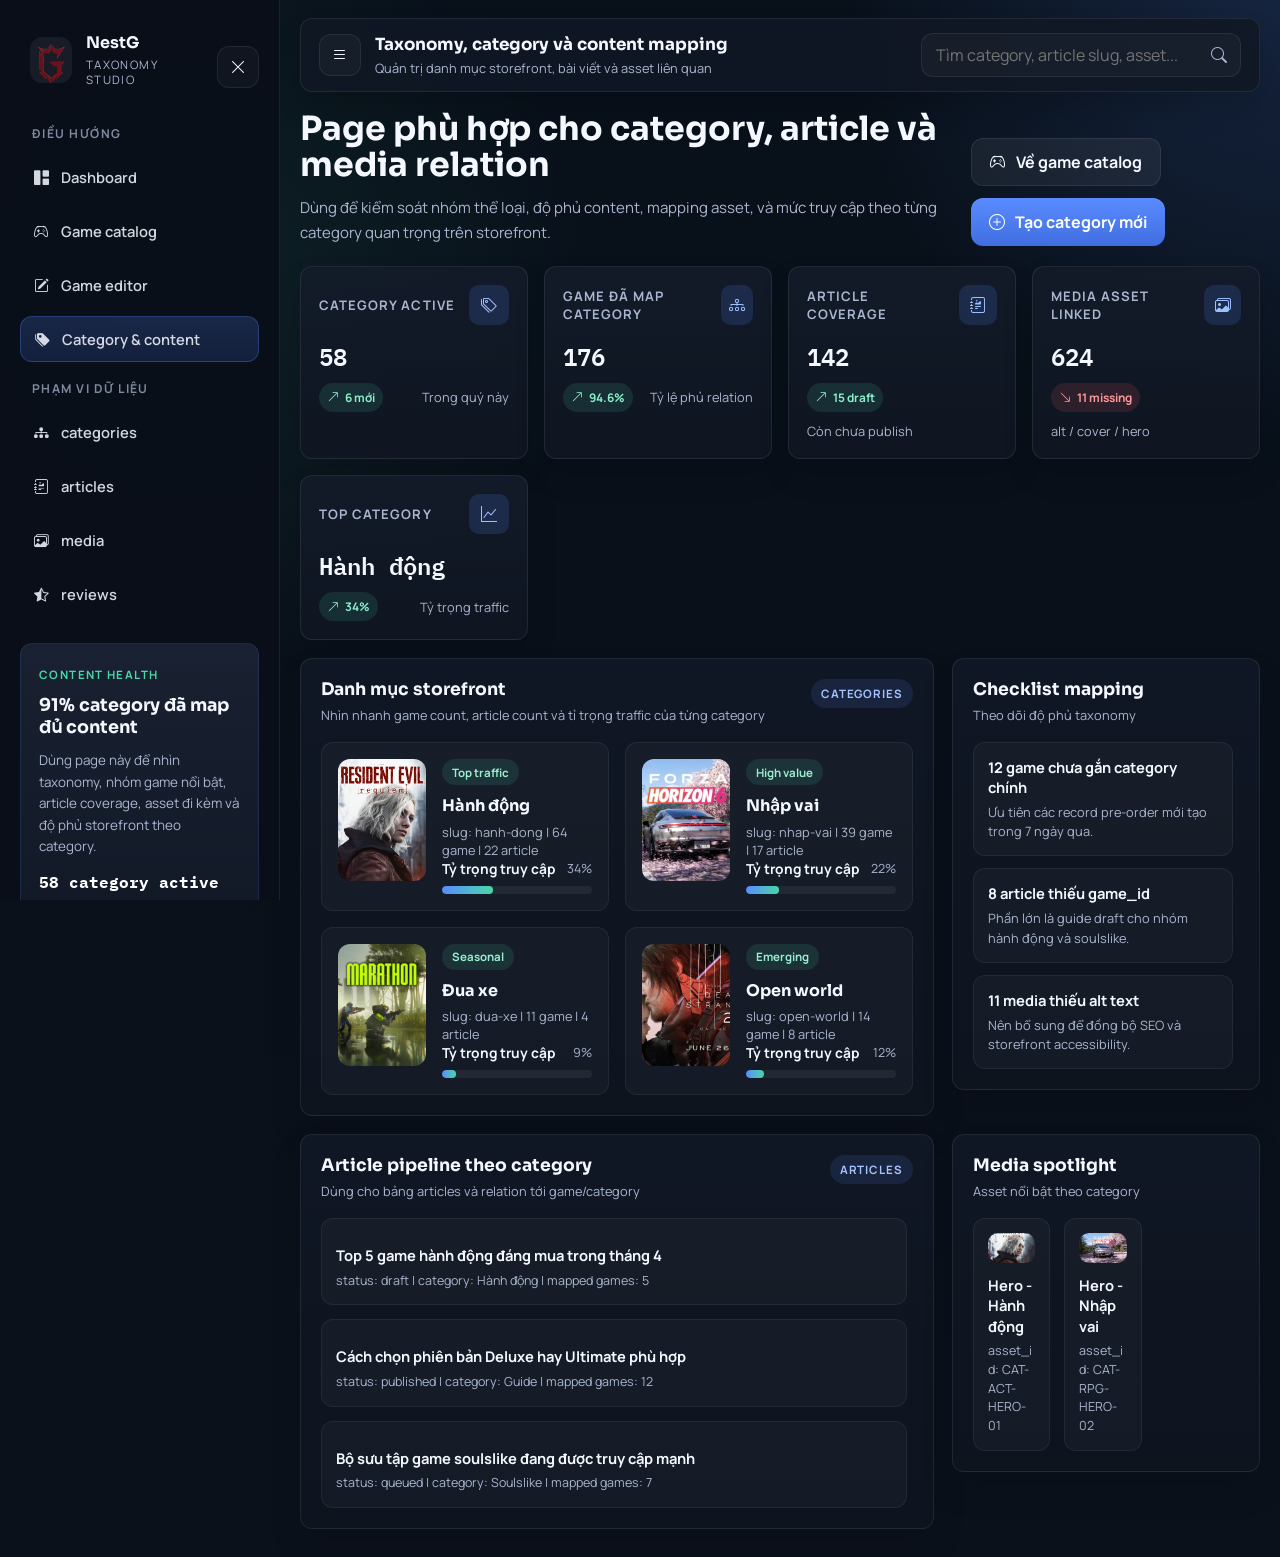
==== admin_categories.html @ cd2e8a4a "setupp admin UI" ====
<!doctype html>
<html lang="vi">
  <head>
    <meta charset="UTF-8" />
    <meta name="viewport" content="width=device-width, initial-scale=1.0" />
    <title>Category & Content | NestG Admin</title>
    <link rel="icon" type="image/png" href="./assets/img/logo.png" />
    <link rel="preconnect" href="https://fonts.googleapis.com" />
    <link rel="preconnect" href="https://fonts.gstatic.com" crossorigin />
    <link
      href="https://fonts.googleapis.com/css2?family=IBM+Plex+Mono:wght@400;500;600&family=Manrope:wght@500;600;700;800&family=Sora:wght@600;700;800&display=swap"
      rel="stylesheet"
    />
    <link
      rel="stylesheet"
      href="https://cdn.jsdelivr.net/npm/bootstrap-icons@1.11.3/font/bootstrap-icons.min.css"
    />
    <link rel="stylesheet" href="./admin.css" />
  </head>
  <body class="admin-body">
    <div class="admin-app-shell">
      <aside class="admin-sidebar" data-admin-sidebar>
        <div class="admin-sidebar__head">
          <div class="admin-sidebar__brand">
            <div class="admin-sidebar__brand-mark">
              <img src="./assets/img/logo.png" alt="NestG" />
            </div>
            <div class="admin-sidebar__brand-copy">
              <strong>NestG</strong>
              <span>Taxonomy Studio</span>
            </div>
          </div>
          <button
            class="admin-icon-button admin-sidebar-close"
            type="button"
            aria-label="Đóng menu quản trị"
            data-admin-sidebar-close
          >
            <i class="bi bi-x-lg"></i>
          </button>
        </div>

        <div class="admin-sidebar__group">
          <div class="admin-sidebar__label">Điều hướng</div>
          <nav class="admin-nav">
            <a href="./admin_dashboard.html"><i class="bi bi-grid-1x2-fill"></i>Dashboard</a>
            <a href="./admin_games.html"><i class="bi bi-controller"></i>Game catalog</a>
            <a href="./admin_game_editor.html"><i class="bi bi-pencil-square"></i>Game editor</a>
            <a href="./admin_categories.html" class="is-active"><i class="bi bi-tags-fill"></i>Category & content</a>
          </nav>
        </div>

        <div class="admin-sidebar__group">
          <div class="admin-sidebar__label">Phạm vi dữ liệu</div>
          <nav class="admin-nav">
            <a href="#"><i class="bi bi-diagram-3-fill"></i>categories</a>
            <a href="#"><i class="bi bi-journal-richtext"></i>articles</a>
            <a href="#"><i class="bi bi-images"></i>media</a>
            <a href="#"><i class="bi bi-star-half"></i>reviews</a>
          </nav>
        </div>

        <div class="admin-sidebar-card">
          <span class="admin-sidebar-card__eyebrow">Content Health</span>
          <h3>91% category đã map đủ content</h3>
          <p>
            Dùng page này để nhìn taxonomy, nhóm game nổi bật, article coverage,
            asset đi kèm và độ phủ storefront theo category.
          </p>
          <strong>58 category active</strong>
        </div>
      </aside>

      <div class="admin-content-shell">
        <header class="admin-topbar">
          <div class="admin-topbar__left">
            <button
              class="admin-icon-button admin-sidebar-toggle"
              type="button"
              aria-label="Mở menu quản trị"
              data-admin-sidebar-toggle
            >
              <i class="bi bi-list"></i>
            </button>
            <div class="admin-topbar__title">
              <strong>Taxonomy, category và content mapping</strong>
              <span>Quản trị danh mục storefront, bài viết và asset liên quan</span>
            </div>
          </div>

          <div class="admin-topbar__right">
            <div class="admin-topbar-search">
              <input type="search" placeholder="Tìm category, article slug, asset..." />
              <i class="bi bi-search"></i>
            </div>
          </div>
        </header>

        <main class="admin-main">
          <section class="admin-page-intro">
            <div>
              <h1>Page phù hợp cho category, article và media relation</h1>
              <p>
                Dùng để kiểm soát nhóm thể loại, độ phủ content, mapping asset,
                và mức truy cập theo từng category quan trọng trên storefront.
              </p>
            </div>
            <div class="admin-page-intro__actions">
              <a class="admin-button admin-button--secondary" href="./admin_games.html">
                <i class="bi bi-controller"></i>
                Về game catalog
              </a>
              <button class="admin-button admin-button--primary" type="button">
                <i class="bi bi-plus-circle"></i>
                Tạo category mới
              </button>
            </div>
          </section>

          <section class="admin-kpi-grid">
            <article class="admin-kpi-card">
              <div class="admin-kpi-card__head">
                <span class="admin-kpi-card__label">Category active</span>
                <span class="admin-kpi-card__icon"><i class="bi bi-tags"></i></span>
              </div>
              <strong>58</strong>
              <div class="admin-kpi-card__meta">
                <span class="admin-trend is-up"><i class="bi bi-arrow-up-right"></i> 6 mới</span>
                <span>Trong quý này</span>
              </div>
            </article>

            <article class="admin-kpi-card">
              <div class="admin-kpi-card__head">
                <span class="admin-kpi-card__label">Game đã map category</span>
                <span class="admin-kpi-card__icon"><i class="bi bi-diagram-3"></i></span>
              </div>
              <strong>176</strong>
              <div class="admin-kpi-card__meta">
                <span class="admin-trend is-up"><i class="bi bi-arrow-up-right"></i> 94.6%</span>
                <span>Tỷ lệ phủ relation</span>
              </div>
            </article>

            <article class="admin-kpi-card">
              <div class="admin-kpi-card__head">
                <span class="admin-kpi-card__label">Article coverage</span>
                <span class="admin-kpi-card__icon"><i class="bi bi-journal-richtext"></i></span>
              </div>
              <strong>142</strong>
              <div class="admin-kpi-card__meta">
                <span class="admin-trend is-up"><i class="bi bi-arrow-up-right"></i> 15 draft</span>
                <span>Còn chưa publish</span>
              </div>
            </article>

            <article class="admin-kpi-card">
              <div class="admin-kpi-card__head">
                <span class="admin-kpi-card__label">Media asset linked</span>
                <span class="admin-kpi-card__icon"><i class="bi bi-images"></i></span>
              </div>
              <strong>624</strong>
              <div class="admin-kpi-card__meta">
                <span class="admin-trend is-down"><i class="bi bi-arrow-down-right"></i> 11 missing</span>
                <span>alt / cover / hero</span>
              </div>
            </article>

            <article class="admin-kpi-card">
              <div class="admin-kpi-card__head">
                <span class="admin-kpi-card__label">Top category</span>
                <span class="admin-kpi-card__icon"><i class="bi bi-graph-up"></i></span>
              </div>
              <strong>Hành động</strong>
              <div class="admin-kpi-card__meta">
                <span class="admin-trend is-up"><i class="bi bi-arrow-up-right"></i> 34%</span>
                <span>Tỷ trọng traffic</span>
              </div>
            </article>
          </section>

          <section class="admin-grid admin-grid--bottom">
            <article class="admin-panel admin-panel--span-2">
              <div class="admin-panel__head">
                <div>
                  <h2 class="admin-panel__title">Danh mục storefront</h2>
                  <span class="admin-panel__subtitle">
                    Nhìn nhanh game count, article count và tỉ trọng traffic của từng category
                  </span>
                </div>
                <span class="admin-panel__pill">categories</span>
              </div>

              <div class="admin-record-grid">
                <article class="admin-record-card">
                  <div class="admin-record-card__thumb">
                    <img src="./assets/img/g_item_04.png" alt="Action category" />
                  </div>
                  <div class="admin-record-card__body">
                    <span class="admin-record-card__eyebrow">Top traffic</span>
                    <h3 class="admin-record-card__title">Hành động</h3>
                    <span class="admin-record-card__sub">slug: hanh-dong | 64 game | 22 article</span>
                    <div class="admin-metric-list">
                      <div>
                        <div class="admin-metric-row">
                          <strong>Tỷ trọng truy cập</strong>
                          <span>34%</span>
                        </div>
                        <div class="admin-progress-track"><div class="admin-progress-bar" style="width:34%"></div></div>
                      </div>
                    </div>
                  </div>
                </article>

                <article class="admin-record-card">
                  <div class="admin-record-card__thumb">
                    <img src="./assets/img/g_item_02.png" alt="RPG category" />
                  </div>
                  <div class="admin-record-card__body">
                    <span class="admin-record-card__eyebrow">High value</span>
                    <h3 class="admin-record-card__title">Nhập vai</h3>
                    <span class="admin-record-card__sub">slug: nhap-vai | 39 game | 17 article</span>
                    <div class="admin-metric-list">
                      <div>
                        <div class="admin-metric-row">
                          <strong>Tỷ trọng truy cập</strong>
                          <span>22%</span>
                        </div>
                        <div class="admin-progress-track"><div class="admin-progress-bar" style="width:22%"></div></div>
                      </div>
                    </div>
                  </div>
                </article>

                <article class="admin-record-card">
                  <div class="admin-record-card__thumb">
                    <img src="./assets/img/g_item_01.png" alt="Racing category" />
                  </div>
                  <div class="admin-record-card__body">
                    <span class="admin-record-card__eyebrow">Seasonal</span>
                    <h3 class="admin-record-card__title">Đua xe</h3>
                    <span class="admin-record-card__sub">slug: dua-xe | 11 game | 4 article</span>
                    <div class="admin-metric-list">
                      <div>
                        <div class="admin-metric-row">
                          <strong>Tỷ trọng truy cập</strong>
                          <span>9%</span>
                        </div>
                        <div class="admin-progress-track"><div class="admin-progress-bar" style="width:9%"></div></div>
                      </div>
                    </div>
                  </div>
                </article>

                <article class="admin-record-card">
                  <div class="admin-record-card__thumb">
                    <img src="./assets/img/g_item_06.png" alt="Open world category" />
                  </div>
                  <div class="admin-record-card__body">
                    <span class="admin-record-card__eyebrow">Emerging</span>
                    <h3 class="admin-record-card__title">Open world</h3>
                    <span class="admin-record-card__sub">slug: open-world | 14 game | 8 article</span>
                    <div class="admin-metric-list">
                      <div>
                        <div class="admin-metric-row">
                          <strong>Tỷ trọng truy cập</strong>
                          <span>12%</span>
                        </div>
                        <div class="admin-progress-track"><div class="admin-progress-bar" style="width:12%"></div></div>
                      </div>
                    </div>
                  </div>
                </article>
              </div>
            </article>

            <article class="admin-panel">
              <div class="admin-panel__head">
                <div>
                  <h2 class="admin-panel__title">Checklist mapping</h2>
                  <span class="admin-panel__subtitle">Theo dõi độ phủ taxonomy</span>
                </div>
              </div>

              <div class="admin-mini-stack admin-list-scroll">
                <article class="admin-mini-card">
                  <strong>12 game chưa gắn category chính</strong>
                  <span>Ưu tiên các record pre-order mới tạo trong 7 ngày qua.</span>
                </article>
                <article class="admin-mini-card">
                  <strong>8 article thiếu game_id</strong>
                  <span>Phần lớn là guide draft cho nhóm hành động và soulslike.</span>
                </article>
                <article class="admin-mini-card">
                  <strong>11 media thiếu alt text</strong>
                  <span>Nên bổ sung để đồng bộ SEO và storefront accessibility.</span>
                </article>
              </div>
            </article>
          </section>

          <section class="admin-grid admin-grid--bottom">
            <article class="admin-panel admin-panel--span-2">
              <div class="admin-panel__head">
                <div>
                  <h2 class="admin-panel__title">Article pipeline theo category</h2>
                  <span class="admin-panel__subtitle">
                    Dùng cho bảng articles và relation tới game/category
                  </span>
                </div>
                <span class="admin-panel__pill">articles</span>
              </div>

              <div class="admin-article-grid admin-list-scroll">
                <article class="admin-article-card">
                  <div class="admin-article-card__body">
                    <p class="admin-card-title">Top 5 game hành động đáng mua trong tháng 4</p>
                    <span class="admin-card-subtitle">status: draft | category: Hành động | mapped games: 5</span>
                  </div>
                </article>
                <article class="admin-article-card">
                  <div class="admin-article-card__body">
                    <p class="admin-card-title">Cách chọn phiên bản Deluxe hay Ultimate phù hợp</p>
                    <span class="admin-card-subtitle">status: published | category: Guide | mapped games: 12</span>
                  </div>
                </article>
                <article class="admin-article-card">
                  <div class="admin-article-card__body">
                    <p class="admin-card-title">Bộ sưu tập game soulslike đang được truy cập mạnh</p>
                    <span class="admin-card-subtitle">status: queued | category: Soulslike | mapped games: 7</span>
                  </div>
                </article>
              </div>
            </article>

            <article class="admin-panel">
              <div class="admin-panel__head">
                <div>
                  <h2 class="admin-panel__title">Media spotlight</h2>
                  <span class="admin-panel__subtitle">Asset nổi bật theo category</span>
                </div>
              </div>

              <div class="admin-media-grid admin-list-scroll">
                <article class="admin-media-card">
                  <div class="admin-media-card__thumb">
                    <img src="./assets/img/g_item_04.png" alt="Action banner" />
                  </div>
                  <div class="admin-media-card__body">
                    <p class="admin-card-title">Hero - Hành động</p>
                    <span class="admin-card-subtitle">asset_id: CAT-ACT-HERO-01</span>
                  </div>
                </article>
                <article class="admin-media-card">
                  <div class="admin-media-card__thumb">
                    <img src="./assets/img/g_item_02.png" alt="RPG banner" />
                  </div>
                  <div class="admin-media-card__body">
                    <p class="admin-card-title">Hero - Nhập vai</p>
                    <span class="admin-card-subtitle">asset_id: CAT-RPG-HERO-02</span>
                  </div>
                </article>
              </div>
            </article>
          </section>
        </main>
      </div>
    </div>

    <div class="admin-sidebar-backdrop" data-admin-sidebar-backdrop></div>
    <script src="./admin.js"></script>
  </body>
</html>
---- admin.css ----
:root {
  --admin-bg: #0a0f19;
  --admin-bg-soft: #111725;
  --admin-surface: rgba(17, 24, 37, 0.94);
  --admin-surface-2: rgba(23, 31, 47, 0.95);
  --admin-surface-3: rgba(28, 37, 55, 0.98);
  --admin-line: rgba(255, 255, 255, 0.08);
  --admin-line-strong: rgba(113, 173, 255, 0.24);
  --admin-text: #f5f8ff;
  --admin-text-soft: #aab6cf;
  --admin-accent: #5a8cff;
  --admin-accent-2: #49d7a8;
  --admin-orange: #ff8b4d;
  --admin-danger: #ff6262;
  --admin-warning: #ffb24c;
  --admin-shadow: 0 22px 48px rgba(0, 0, 0, 0.24);
  --admin-radius: 12px;
}

* {
  box-sizing: border-box;
}

html,
body {
  margin: 0;
  padding: 0;
  color: var(--admin-text);
  font-family: "Manrope", sans-serif;
  background:
    radial-gradient(circle at top right, rgba(90, 140, 255, 0.16), transparent 26%),
    radial-gradient(circle at 10% 20%, rgba(73, 215, 168, 0.08), transparent 24%),
    linear-gradient(180deg, #09101a 0%, #0b111b 48%, #0e1420 100%);
}

body {
  min-height: 100vh;
}

a {
  color: inherit;
  text-decoration: none;
}

button,
input {
  font: inherit;
}

button {
  cursor: pointer;
}

img {
  max-width: 100%;
  display: block;
}

.admin-font-mono {
  font-family: "IBM Plex Mono", monospace;
}

.admin-auth-body {
  display: flex;
  align-items: center;
  justify-content: center;
  padding: 32px;
}

.admin-auth-layout {
  width: min(1180px, 100%);
  display: grid;
  grid-template-columns: minmax(0, 1.05fr) minmax(380px, 460px);
  gap: 28px;
  align-items: stretch;
}

.admin-auth-hero,
.admin-auth-card {
  border-radius: var(--admin-radius);
  border: 1px solid var(--admin-line);
  background: linear-gradient(180deg, rgba(18, 25, 39, 0.96), rgba(13, 19, 31, 0.98));
  box-shadow: var(--admin-shadow);
}

.admin-auth-hero {
  padding: 44px;
  position: relative;
  overflow: hidden;
}

.admin-auth-hero::after {
  content: "";
  position: absolute;
  inset: auto -12% -18% auto;
  width: 340px;
  aspect-ratio: 1;
  background: radial-gradient(circle, rgba(90, 140, 255, 0.28), transparent 70%);
  pointer-events: none;
}

.admin-brand {
  display: flex;
  align-items: center;
  gap: 16px;
  margin-bottom: 34px;
}

.admin-brand__mark {
  width: 68px;
  height: 68px;
  border-radius: 16px;
  overflow: hidden;
  background: rgba(255, 255, 255, 0.06);
  padding: 10px;
  box-shadow: inset 0 0 0 1px rgba(255, 255, 255, 0.04);
}

.admin-brand__copy span {
  display: block;
  color: var(--admin-text-soft);
  font-size: 0.86rem;
  letter-spacing: 0.12em;
  text-transform: uppercase;
}

.admin-brand__copy strong {
  display: block;
  margin-top: 6px;
  font-family: "Sora", sans-serif;
  font-size: 1.7rem;
  font-weight: 700;
}

.admin-auth-title {
  max-width: 560px;
  margin: 0;
  font-family: "Sora", sans-serif;
  font-size: clamp(2rem, 3vw, 3.2rem);
  font-weight: 700;
  line-height: 1.08;
}

.admin-auth-subtitle {
  max-width: 560px;
  margin: 18px 0 0;
  color: var(--admin-text-soft);
  font-size: 1rem;
  line-height: 1.6;
}

.admin-auth-stats {
  display: grid;
  grid-template-columns: repeat(3, minmax(0, 1fr));
  gap: 16px;
  margin-top: 34px;
}

.admin-auth-stat {
  padding: 18px;
  border-radius: var(--admin-radius);
  background: rgba(255, 255, 255, 0.04);
  border: 1px solid rgba(255, 255, 255, 0.04);
}

.admin-auth-stat strong {
  display: block;
  font-family: "IBM Plex Mono", monospace;
  font-size: 1.2rem;
  font-weight: 600;
}

.admin-auth-stat span {
  display: block;
  margin-top: 8px;
  color: var(--admin-text-soft);
  font-size: 0.85rem;
  line-height: 1.45;
}

.admin-auth-feature-list {
  display: grid;
  gap: 14px;
  margin-top: 32px;
}

.admin-auth-feature {
  display: flex;
  align-items: flex-start;
  gap: 12px;
  padding: 14px 16px;
  border-radius: var(--admin-radius);
  background: rgba(255, 255, 255, 0.03);
}

.admin-auth-feature i {
  margin-top: 2px;
  color: var(--admin-accent-2);
  font-size: 1rem;
}

.admin-auth-feature strong {
  display: block;
  font-size: 0.96rem;
}

.admin-auth-feature span {
  display: block;
  margin-top: 4px;
  color: var(--admin-text-soft);
  font-size: 0.84rem;
  line-height: 1.45;
}

.admin-auth-card {
  padding: 36px 32px;
  display: flex;
  flex-direction: column;
  justify-content: center;
}

.admin-auth-card__eyebrow {
  color: var(--admin-accent-2);
  font-size: 0.82rem;
  font-weight: 700;
  letter-spacing: 0.12em;
  text-transform: uppercase;
}

.admin-auth-card__title {
  margin: 14px 0 0;
  font-family: "Sora", sans-serif;
  font-size: 2rem;
  line-height: 1.1;
}

.admin-auth-card__desc {
  margin: 14px 0 0;
  color: var(--admin-text-soft);
  font-size: 0.94rem;
  line-height: 1.6;
}

.admin-auth-form {
  display: grid;
  gap: 18px;
  margin-top: 28px;
}

.admin-field {
  display: grid;
  gap: 8px;
}

.admin-field label {
  color: rgba(245, 248, 255, 0.92);
  font-size: 0.88rem;
  font-weight: 600;
}

.admin-field input {
  width: 100%;
  min-height: 48px;
  padding: 0 14px;
  border-radius: var(--admin-radius);
  border: 1px solid var(--admin-line);
  background: rgba(255, 255, 255, 0.03);
  color: var(--admin-text);
  outline: none;
  transition: border-color 0.2s ease, box-shadow 0.2s ease, background 0.2s ease;
}

.admin-field input:focus {
  border-color: rgba(90, 140, 255, 0.72);
  box-shadow: 0 0 0 4px rgba(90, 140, 255, 0.12);
  background: rgba(255, 255, 255, 0.05);
}

.admin-field-grid {
  display: grid;
  grid-template-columns: repeat(2, minmax(0, 1fr));
  gap: 14px;
}

.admin-check-row {
  display: flex;
  align-items: center;
  justify-content: space-between;
  gap: 14px;
  margin-top: -2px;
}

.admin-check {
  display: inline-flex;
  align-items: center;
  gap: 10px;
  color: var(--admin-text-soft);
  font-size: 0.85rem;
  font-weight: 600;
}

.admin-check input {
  width: 16px;
  height: 16px;
  accent-color: var(--admin-accent);
}

.admin-link {
  color: #8fc1ff;
  font-size: 0.84rem;
  font-weight: 600;
}

.admin-link:hover,
.admin-link:focus-visible {
  color: #b8d6ff;
}

.admin-button {
  min-height: 48px;
  padding: 0 18px;
  border: none;
  border-radius: var(--admin-radius);
  display: inline-flex;
  align-items: center;
  justify-content: center;
  gap: 10px;
  font-weight: 700;
  line-height: 1;
  transition: transform 0.2s ease, filter 0.2s ease, background 0.2s ease;
}

.admin-button:hover,
.admin-button:focus-visible {
  transform: translateY(-1px);
  filter: brightness(1.05);
}

.admin-button--primary {
  background: linear-gradient(180deg, #5a8cff, #406ee0);
  color: #ffffff;
}

.admin-button--secondary {
  background: rgba(255, 255, 255, 0.06);
  color: var(--admin-text);
  border: 1px solid var(--admin-line);
}

.admin-auth-footer {
  display: flex;
  align-items: center;
  justify-content: space-between;
  gap: 14px;
  margin-top: 22px;
  color: var(--admin-text-soft);
  font-size: 0.84rem;
}

.admin-body {
  background:
    radial-gradient(circle at top right, rgba(90, 140, 255, 0.16), transparent 22%),
    radial-gradient(circle at 15% 18%, rgba(73, 215, 168, 0.08), transparent 24%),
    linear-gradient(180deg, #08101a 0%, #0b111b 100%);
}

.admin-app-shell {
  display: grid;
  grid-template-columns: 280px minmax(0, 1fr);
  min-height: 100vh;
}

.admin-main,
.admin-grid,
.admin-kpi-grid,
.admin-panel,
.admin-kpi-card {
  min-width: 0;
}

.admin-sidebar {
  position: sticky;
  top: 0;
  height: 100vh;
  overflow-y: auto;
  padding: 26px 20px;
  background: rgba(10, 15, 25, 0.96);
  border-right: 1px solid var(--admin-line);
  backdrop-filter: blur(12px);
}

.admin-sidebar__head {
  display: flex;
  align-items: center;
  justify-content: space-between;
  gap: 12px;
}

.admin-sidebar__brand {
  display: flex;
  align-items: center;
  gap: 14px;
  padding: 6px 10px 20px;
}

.admin-sidebar-close {
  display: none;
  flex-shrink: 0;
}

.admin-sidebar__brand-mark {
  width: 46px;
  height: 46px;
  border-radius: 12px;
  overflow: hidden;
  background: rgba(255, 255, 255, 0.06);
  padding: 7px;
}

.admin-sidebar__brand-copy strong {
  display: block;
  font-family: "Sora", sans-serif;
  font-size: 1rem;
  overflow-wrap: anywhere;
}

.admin-sidebar__brand-copy span {
  display: block;
  margin-top: 4px;
  color: var(--admin-text-soft);
  font-size: 0.72rem;
  letter-spacing: 0.12em;
  text-transform: uppercase;
  overflow-wrap: anywhere;
}

.admin-sidebar__group {
  margin-top: 18px;
}

.admin-sidebar__label {
  padding: 0 12px;
  color: rgba(170, 182, 207, 0.74);
  font-size: 0.76rem;
  font-weight: 700;
  letter-spacing: 0.12em;
  text-transform: uppercase;
}

.admin-nav {
  display: grid;
  gap: 8px;
  margin-top: 12px;
}

.admin-nav a {
  display: flex;
  align-items: center;
  gap: 12px;
  min-height: 46px;
  padding: 0 14px;
  border-radius: var(--admin-radius);
  color: rgba(245, 248, 255, 0.86);
  font-size: 0.92rem;
  font-weight: 600;
}

.admin-nav a:hover,
.admin-nav a:focus-visible {
  background: rgba(255, 255, 255, 0.04);
}

.admin-nav a.is-active {
  background: linear-gradient(180deg, rgba(90, 140, 255, 0.2), rgba(64, 110, 224, 0.18));
  border: 1px solid rgba(90, 140, 255, 0.28);
}

.admin-sidebar-card {
  margin-top: 26px;
  padding: 18px;
  border-radius: var(--admin-radius);
  background: linear-gradient(180deg, rgba(26, 34, 51, 0.96), rgba(18, 26, 40, 0.98));
  border: 1px solid rgba(90, 140, 255, 0.14);
}

.admin-sidebar-card__eyebrow {
  color: var(--admin-accent-2);
  font-size: 0.72rem;
  font-weight: 700;
  letter-spacing: 0.12em;
  text-transform: uppercase;
}

.admin-sidebar-card h3 {
  margin: 10px 0 0;
  font-family: "Sora", sans-serif;
  font-size: 1.1rem;
}

.admin-sidebar-card p {
  margin: 12px 0 0;
  color: var(--admin-text-soft);
  font-size: 0.84rem;
  line-height: 1.6;
}

.admin-sidebar-card strong {
  display: block;
  margin-top: 14px;
  color: #ffffff;
  font-family: "IBM Plex Mono", monospace;
  font-size: 1rem;
}

.admin-content-shell {
  min-width: 0;
  padding: 18px 20px 28px;
}

.admin-topbar {
  display: flex;
  align-items: center;
  justify-content: space-between;
  flex-wrap: wrap;
  gap: 18px;
  padding: 14px 18px;
  border-radius: var(--admin-radius);
  background: rgba(17, 24, 37, 0.9);
  border: 1px solid var(--admin-line);
  box-shadow: 0 16px 28px rgba(0, 0, 0, 0.16);
}

.admin-topbar__left {
  display: flex;
  align-items: center;
  gap: 14px;
  flex: 1 1 420px;
  min-width: 0;
}

.admin-sidebar-toggle {
  display: none;
}

.admin-icon-button {
  width: 42px;
  height: 42px;
  border: 1px solid var(--admin-line);
  border-radius: var(--admin-radius);
  display: inline-flex;
  align-items: center;
  justify-content: center;
  background: rgba(255, 255, 255, 0.03);
  color: var(--admin-text);
}

.admin-topbar__title strong {
  display: block;
  font-family: "Sora", sans-serif;
  font-size: 1.05rem;
  overflow-wrap: anywhere;
}

.admin-topbar__title span {
  display: block;
  margin-top: 4px;
  color: var(--admin-text-soft);
  font-size: 0.8rem;
  overflow-wrap: anywhere;
}

.admin-topbar__right {
  display: flex;
  align-items: center;
  flex: 1 1 360px;
  flex-wrap: wrap;
  justify-content: flex-end;
  gap: 14px;
  min-width: 0;
}

.admin-topbar-search {
  position: relative;
  width: min(320px, 34vw);
}

.admin-topbar-search input {
  width: 100%;
  min-height: 44px;
  padding: 0 46px 0 14px;
  border-radius: var(--admin-radius);
  border: 1px solid var(--admin-line);
  background: rgba(255, 255, 255, 0.03);
  color: var(--admin-text);
}

.admin-topbar-search i {
  position: absolute;
  top: 50%;
  right: 14px;
  transform: translateY(-50%);
  color: var(--admin-text-soft);
}

.admin-user-chip {
  display: inline-flex;
  align-items: center;
  gap: 12px;
  min-height: 44px;
  padding: 0 14px 0 10px;
  border-radius: var(--admin-radius);
  border: 1px solid var(--admin-line);
  background: rgba(255, 255, 255, 0.03);
}

.admin-user-chip__avatar {
  width: 28px;
  height: 28px;
  border-radius: 50%;
  display: inline-flex;
  align-items: center;
  justify-content: center;
  background: linear-gradient(180deg, #5a8cff, #406ee0);
  font-size: 0.82rem;
  font-weight: 700;
}

.admin-user-chip__copy strong {
  display: block;
  font-size: 0.86rem;
  font-weight: 700;
}

.admin-user-chip__copy span {
  display: block;
  color: var(--admin-text-soft);
  font-size: 0.72rem;
}

.admin-main {
  padding-top: 20px;
}

.admin-page-intro {
  display: flex;
  align-items: flex-end;
  justify-content: space-between;
  gap: 20px;
  margin-bottom: 20px;
}

.admin-page-intro h1 {
  margin: 0;
  font-family: "Sora", sans-serif;
  font-size: clamp(1.8rem, 2.6vw, 2.6rem);
  line-height: 1.08;
}

.admin-page-intro p {
  margin: 12px 0 0;
  color: var(--admin-text-soft);
  font-size: 0.94rem;
  line-height: 1.65;
}

.admin-page-intro__actions {
  display: flex;
  align-items: center;
  flex-wrap: wrap;
  gap: 12px;
}

.admin-kpi-grid {
  display: grid;
  grid-template-columns: repeat(5, minmax(0, 1fr));
  gap: 16px;
}

.admin-kpi-card {
  padding: 18px;
  border-radius: var(--admin-radius);
  border: 1px solid var(--admin-line);
  background: linear-gradient(180deg, rgba(19, 27, 41, 0.96), rgba(15, 22, 34, 0.98));
  box-shadow: 0 16px 30px rgba(0, 0, 0, 0.14);
}

.admin-kpi-card__head {
  display: flex;
  align-items: center;
  justify-content: space-between;
  gap: 12px;
}

.admin-kpi-card__label {
  color: var(--admin-text-soft);
  font-size: 0.82rem;
  font-weight: 700;
  letter-spacing: 0.08em;
  text-transform: uppercase;
  overflow-wrap: anywhere;
}

.admin-kpi-card__icon {
  width: 40px;
  height: 40px;
  border-radius: 10px;
  display: inline-flex;
  align-items: center;
  justify-content: center;
  background: rgba(90, 140, 255, 0.16);
  color: #9ec0ff;
}

.admin-kpi-card strong {
  display: block;
  margin-top: 18px;
  font-family: "IBM Plex Mono", monospace;
  font-size: 1.5rem;
  font-weight: 600;
  line-height: 1.1;
}

.admin-kpi-card__meta {
  display: flex;
  align-items: center;
  justify-content: space-between;
  flex-wrap: wrap;
  gap: 10px;
  margin-top: 14px;
  color: var(--admin-text-soft);
  font-size: 0.8rem;
}

.admin-trend {
  display: inline-flex;
  align-items: center;
  gap: 6px;
  padding: 6px 8px;
  border-radius: 999px;
  font-size: 0.74rem;
  font-weight: 700;
}

.admin-trend.is-up {
  background: rgba(73, 215, 168, 0.12);
  color: #8aefca;
}

.admin-trend.is-down {
  background: rgba(255, 98, 98, 0.12);
  color: #ff9898;
}

.admin-grid {
  display: grid;
  grid-template-columns: repeat(3, minmax(0, 1fr));
  gap: 18px;
  margin-top: 18px;
}

.admin-grid--bottom {
  align-items: start;
}

.admin-panel {
  padding: 20px;
  border-radius: var(--admin-radius);
  border: 1px solid var(--admin-line);
  background: linear-gradient(180deg, rgba(17, 24, 37, 0.96), rgba(13, 20, 31, 0.98));
  box-shadow: 0 18px 32px rgba(0, 0, 0, 0.14);
}

.admin-panel--span-2 {
  grid-column: span 2;
}

.admin-panel__head {
  display: flex;
  align-items: flex-start;
  justify-content: space-between;
  flex-wrap: wrap;
  gap: 16px;
  margin-bottom: 18px;
}

.admin-panel__title {
  margin: 0;
  font-family: "Sora", sans-serif;
  font-size: 1.08rem;
  line-height: 1.2;
  overflow-wrap: anywhere;
}

.admin-panel__subtitle {
  display: block;
  margin-top: 6px;
  color: var(--admin-text-soft);
  font-size: 0.8rem;
  overflow-wrap: anywhere;
}

.admin-panel__pill {
  padding: 7px 10px;
  border-radius: 999px;
  background: rgba(90, 140, 255, 0.12);
  color: #a5c4ff;
  font-size: 0.72rem;
  font-weight: 700;
  letter-spacing: 0.08em;
  text-transform: uppercase;
}

.admin-chart-wrap {
  position: relative;
  height: 320px;
}

.admin-chart-wrap--compact {
  height: 264px;
}

.admin-legend {
  display: grid;
  gap: 12px;
  margin-top: 18px;
}

.admin-legend__item {
  display: flex;
  align-items: center;
  justify-content: space-between;
  gap: 14px;
  color: var(--admin-text-soft);
  font-size: 0.84rem;
}

.admin-legend__left {
  display: flex;
  align-items: center;
  gap: 10px;
  min-width: 0;
}

.admin-legend__dot {
  width: 10px;
  height: 10px;
  border-radius: 50%;
}

.admin-legend__value {
  color: var(--admin-text);
  font-family: "IBM Plex Mono", monospace;
  font-size: 0.88rem;
}

.admin-queue {
  display: grid;
  gap: 14px;
}

.admin-queue-card {
  padding: 14px;
  border-radius: var(--admin-radius);
  background: rgba(255, 255, 255, 0.03);
  border: 1px solid rgba(255, 255, 255, 0.04);
}

.admin-queue-card__head {
  display: flex;
  align-items: center;
  justify-content: space-between;
  flex-wrap: wrap;
  gap: 12px;
}

.admin-queue-card strong {
  display: block;
  font-size: 0.92rem;
  overflow-wrap: anywhere;
}

.admin-queue-card span {
  display: block;
  margin-top: 6px;
  color: var(--admin-text-soft);
  font-size: 0.8rem;
  line-height: 1.45;
  overflow-wrap: anywhere;
}

.admin-status {
  display: inline-flex;
  align-items: center;
  justify-content: center;
  min-height: 26px;
  padding: 0 10px;
  border-radius: 999px;
  font-size: 0.72rem;
  font-weight: 700;
  white-space: nowrap;
}

.admin-status.is-open {
  background: rgba(255, 178, 76, 0.14);
  color: #ffd7a1;
}

.admin-status.is-progress {
  background: rgba(90, 140, 255, 0.14);
  color: #a8c6ff;
}

.admin-status.is-resolved {
  background: rgba(73, 215, 168, 0.14);
  color: #9bedcf;
}

.admin-status.is-ok {
  background: rgba(73, 215, 168, 0.14);
  color: #9bedcf;
}

.admin-status.is-check {
  background: rgba(255, 178, 76, 0.14);
  color: #ffd7a1;
}

.admin-status.is-hold {
  background: rgba(255, 98, 98, 0.14);
  color: #ffabab;
}

.admin-table-wrap {
  overflow-x: auto;
  scrollbar-width: thin;
}

.admin-list-scroll,
.admin-table-wrap--scroll {
  scrollbar-width: thin;
  scrollbar-color: rgba(90, 140, 255, 0.42) rgba(255, 255, 255, 0.04);
}

.admin-list-scroll::-webkit-scrollbar,
.admin-table-wrap--scroll::-webkit-scrollbar {
  width: 8px;
  height: 8px;
}

.admin-list-scroll::-webkit-scrollbar-track,
.admin-table-wrap--scroll::-webkit-scrollbar-track {
  background: rgba(255, 255, 255, 0.04);
  border-radius: 999px;
}

.admin-list-scroll::-webkit-scrollbar-thumb,
.admin-table-wrap--scroll::-webkit-scrollbar-thumb {
  background: rgba(90, 140, 255, 0.38);
  border-radius: 999px;
}

.admin-list-scroll {
  max-height: 348px;
  padding-right: 6px;
  overflow-y: auto;
}

.admin-table-wrap--scroll {
  max-height: 432px;
  overflow: auto;
}

.admin-data-table {
  width: 100%;
  min-width: 860px;
  border-collapse: collapse;
}

.admin-data-table thead th {
  padding: 0 12px 16px;
  color: var(--admin-text-soft);
  font-size: 0.78rem;
  font-weight: 700;
  letter-spacing: 0.08em;
  text-transform: uppercase;
  text-align: left;
  border-bottom: 1px solid var(--admin-line);
}

.admin-data-table tbody td {
  padding: 16px 12px;
  border-bottom: 1px solid rgba(255, 255, 255, 0.06);
  font-size: 0.9rem;
  vertical-align: middle;
}

.admin-data-table tbody tr:last-child td {
  border-bottom: none;
}

.admin-user-cell {
  display: flex;
  align-items: center;
  gap: 12px;
}

.admin-user-cell > div {
  min-width: 0;
}

.admin-user-cell__avatar {
  width: 38px;
  height: 38px;
  border-radius: 50%;
  display: inline-flex;
  align-items: center;
  justify-content: center;
  background: rgba(90, 140, 255, 0.16);
  color: #b6ceff;
  font-weight: 700;
}

.admin-user-cell__name {
  display: block;
  font-weight: 700;
  overflow-wrap: anywhere;
}

.admin-user-cell__sub {
  display: block;
  margin-top: 4px;
  color: var(--admin-text-soft);
  font-size: 0.76rem;
  overflow-wrap: anywhere;
}

.admin-bank-chip {
  display: inline-flex;
  align-items: center;
  justify-content: center;
  min-height: 28px;
  padding: 0 10px;
  border-radius: 999px;
  background: rgba(255, 255, 255, 0.04);
  color: var(--admin-text);
  font-size: 0.76rem;
  font-weight: 700;
}

.admin-amount {
  font-family: "IBM Plex Mono", monospace;
  font-size: 0.9rem;
  font-weight: 600;
}

.admin-sidebar-backdrop {
  position: fixed;
  inset: 0;
  background: rgba(5, 8, 14, 0.64);
  opacity: 0;
  visibility: hidden;
  transition: opacity 0.2s ease, visibility 0.2s ease;
  z-index: 40;
}

.admin-sidebar-backdrop.is-visible {
  opacity: 1;
  visibility: visible;
}

@media (max-width: 1399.98px) {
  .admin-auth-layout {
    grid-template-columns: minmax(0, 1fr) minmax(340px, 420px);
  }

  .admin-auth-hero {
    padding: 36px;
  }

  .admin-auth-card {
    padding: 32px 28px;
  }

  .admin-kpi-grid {
    grid-template-columns: repeat(4, minmax(0, 1fr));
  }
}

@media (max-width: 1199.98px) {
  .admin-auth-layout {
    grid-template-columns: minmax(0, 1fr) minmax(320px, 380px);
  }

  .admin-auth-hero {
    padding: 30px;
  }

  .admin-auth-card {
    padding: 28px 24px;
  }

  .admin-kpi-grid {
    grid-template-columns: repeat(3, minmax(220px, 1fr));
  }

  .admin-grid {
    grid-template-columns: repeat(2, minmax(0, 1fr));
  }

  .admin-panel--span-2 {
    grid-column: span 2;
  }

  .admin-topbar {
    align-items: flex-start;
  }

  .admin-topbar__left,
  .admin-topbar__right {
    width: 100%;
    flex: 1 1 100%;
  }

  .admin-topbar__right {
    justify-content: flex-start;
  }

  .admin-topbar-search {
    width: min(100%, 420px);
    max-width: none;
  }
}

@media (max-width: 991.98px) {
  .admin-auth-body {
    padding: 22px;
  }

  .admin-auth-layout {
    grid-template-columns: 1fr;
  }

  .admin-auth-card {
    order: 1;
  }

  .admin-auth-hero {
    order: 2;
  }

  .admin-app-shell {
    grid-template-columns: 1fr;
  }

  .admin-sidebar {
    position: fixed;
    top: 0;
    left: 0;
    z-index: 50;
    width: min(280px, 84vw);
    transform: translateX(-100%);
    transition: transform 0.24s ease;
  }

  .admin-sidebar-close {
    display: inline-flex;
  }

  .admin-sidebar.is-open {
    transform: translateX(0);
  }

  .admin-content-shell {
    padding: 16px;
  }

  .admin-sidebar-toggle {
    display: inline-flex;
  }

  .admin-kpi-grid {
    grid-template-columns: repeat(2, minmax(220px, 1fr));
  }

  .admin-grid {
    grid-template-columns: 1fr;
  }

  .admin-panel--span-2 {
    grid-column: auto;
  }

  .admin-page-intro {
    flex-direction: column;
    align-items: flex-start;
  }

  .admin-page-intro__actions {
    width: 100%;
  }
}

@media (max-width: 767.98px) {
  .admin-auth-body {
    padding: 14px;
  }

  .admin-auth-hero,
  .admin-auth-card {
    padding: 24px 18px;
  }

  .admin-auth-title {
    font-size: 1.7rem;
  }

  .admin-brand {
    margin-bottom: 24px;
  }

  .admin-brand__mark {
    width: 58px;
    height: 58px;
  }

  .admin-brand__copy strong {
    font-size: 1.35rem;
  }

  .admin-auth-stats {
    grid-template-columns: 1fr;
  }

  .admin-field-grid {
    grid-template-columns: 1fr;
  }

  .admin-check-row {
    flex-direction: column;
    align-items: flex-start;
  }

  .admin-topbar {
    padding: 12px;
  }

  .admin-topbar__left {
    align-items: flex-start;
  }

  .admin-topbar__right {
    width: 100%;
    justify-content: flex-start;
  }

  .admin-topbar-search {
    width: 100%;
    max-width: none;
  }

  .admin-user-chip__copy {
    display: none;
  }

  .admin-kpi-grid {
    grid-template-columns: 1fr;
  }

  .admin-panel {
    padding: 16px;
  }

  .admin-panel__head {
    flex-direction: column;
    align-items: flex-start;
  }

  .admin-panel__pill {
    align-self: flex-start;
  }

  .admin-chart-wrap {
    height: 260px;
  }

  .admin-chart-wrap--compact {
    height: 230px;
  }

  .admin-table-wrap {
    overflow: visible;
  }

  .admin-data-table {
    min-width: 0;
  }

  .admin-data-table thead {
    display: none;
  }

  .admin-data-table,
  .admin-data-table tbody,
  .admin-data-table tr,
  .admin-data-table td {
    display: block;
    width: 100%;
  }

  .admin-data-table tbody {
    display: grid;
    gap: 12px;
  }

  .admin-data-table tbody tr {
    padding: 14px;
    border: 1px solid rgba(255, 255, 255, 0.08);
    border-radius: var(--admin-radius);
    background: rgba(255, 255, 255, 0.03);
  }

  .admin-data-table tbody td {
    padding: 0;
    border: none;
  }

  .admin-data-table tbody td + td {
    margin-top: 12px;
  }

  .admin-data-table tbody td::before {
    content: attr(data-label);
    display: block;
    margin-bottom: 6px;
    color: var(--admin-text-soft);
    font-size: 0.72rem;
    font-weight: 700;
    letter-spacing: 0.08em;
    text-transform: uppercase;
  }

  .admin-user-cell {
    align-items: flex-start;
  }

  .admin-list-scroll {
    max-height: 320px;
  }

  .admin-table-wrap--scroll {
    max-height: 420px;
    overflow: auto;
  }
}

@media (max-width: 575.98px) {
  .admin-content-shell {
    padding: 12px;
  }

  .admin-page-intro h1 {
    font-size: 1.48rem;
  }

  .admin-topbar__title strong {
    font-size: 0.95rem;
    line-height: 1.35;
  }

  .admin-topbar__title span {
    font-size: 0.74rem;
  }

  .admin-topbar-search {
    order: 2;
  }

  .admin-user-chip {
    order: 1;
  }

  .admin-button {
    width: 100%;
  }

  .admin-page-intro__actions {
    width: 100%;
    flex-direction: column;
  }

  .admin-kpi-card strong {
    font-size: 1.32rem;
  }

  .admin-kpi-card__meta,
  .admin-queue-card__head,
  .admin-legend__item {
    flex-direction: column;
    align-items: flex-start;
  }

  .admin-content-shell {
    padding: 10px;
  }

  .admin-topbar,
  .admin-panel,
  .admin-kpi-card {
    padding-left: 14px;
    padding-right: 14px;
  }

  .admin-sidebar {
    width: min(300px, 88vw);
  }

  .admin-page-intro p,
  .admin-panel__subtitle,
  .admin-queue-card span {
    font-size: 0.78rem;
  }

  .admin-list-scroll {
    max-height: 292px;
  }

  .admin-table-wrap--scroll {
    max-height: 380px;
  }
}

.admin-page-toolbar {
  display: flex;
  align-items: center;
  justify-content: space-between;
  flex-wrap: wrap;
  gap: 14px;
  margin-bottom: 18px;
}

.admin-toolbar-filters,
.admin-toolbar-actions,
.admin-chip-row {
  display: flex;
  align-items: center;
  flex-wrap: wrap;
  gap: 10px;
}

.admin-filter-chip,
.admin-soft-chip {
  min-height: 38px;
  padding: 0 14px;
  border-radius: 999px;
  border: 1px solid var(--admin-line);
  background: rgba(255, 255, 255, 0.03);
  color: var(--admin-text-soft);
  display: inline-flex;
  align-items: center;
  justify-content: center;
  font-size: 0.82rem;
  font-weight: 700;
}

.admin-filter-chip.is-active,
.admin-soft-chip.is-active {
  color: #ffffff;
  background: rgba(90, 140, 255, 0.16);
  border-color: rgba(90, 140, 255, 0.34);
}

.admin-select,
.admin-field select,
.admin-field textarea {
  width: 100%;
  border-radius: var(--admin-radius);
  border: 1px solid var(--admin-line);
  background: rgba(255, 255, 255, 0.03);
  color: var(--admin-text);
  outline: none;
  transition: border-color 0.2s ease, box-shadow 0.2s ease, background 0.2s ease;
}

.admin-select,
.admin-field select {
  min-height: 46px;
  padding: 0 14px;
}

.admin-field textarea {
  min-height: 120px;
  padding: 14px;
  resize: vertical;
}

.admin-field select:focus,
.admin-field textarea:focus,
.admin-select:focus {
  border-color: rgba(90, 140, 255, 0.72);
  box-shadow: 0 0 0 4px rgba(90, 140, 255, 0.12);
  background: rgba(255, 255, 255, 0.05);
}

.admin-form-grid {
  display: grid;
  grid-template-columns: repeat(2, minmax(0, 1fr));
  gap: 16px;
}

.admin-form-grid--triple {
  grid-template-columns: repeat(3, minmax(0, 1fr));
}

.admin-field--full {
  grid-column: 1 / -1;
}

.admin-field small {
  color: var(--admin-text-soft);
  font-size: 0.76rem;
  line-height: 1.5;
}

.admin-record-grid {
  display: grid;
  grid-template-columns: repeat(2, minmax(0, 1fr));
  gap: 16px;
}

.admin-record-card {
  display: flex;
  gap: 16px;
  min-width: 0;
  padding: 16px;
  border-radius: var(--admin-radius);
  border: 1px solid rgba(255, 255, 255, 0.06);
  background: rgba(255, 255, 255, 0.03);
}

.admin-record-card__thumb {
  width: 88px;
  height: 122px;
  flex-shrink: 0;
  border-radius: var(--admin-radius);
  overflow: hidden;
  background: rgba(255, 255, 255, 0.04);
}

.admin-record-card__thumb img {
  width: 100%;
  height: 100%;
  object-fit: cover;
}

.admin-record-card__body {
  min-width: 0;
  flex: 1 1 auto;
}

.admin-record-card__eyebrow {
  display: inline-flex;
  align-items: center;
  min-height: 26px;
  padding: 0 10px;
  border-radius: 999px;
  background: rgba(73, 215, 168, 0.12);
  color: #9bedcf;
  font-size: 0.72rem;
  font-weight: 700;
}

.admin-record-card__title {
  margin: 10px 0 0;
  font-family: "Sora", sans-serif;
  font-size: 1rem;
  line-height: 1.35;
  overflow-wrap: anywhere;
}

.admin-record-card__sub {
  display: block;
  margin-top: 6px;
  color: var(--admin-text-soft);
  font-size: 0.8rem;
  overflow-wrap: anywhere;
}

.admin-record-meta {
  display: flex;
  align-items: center;
  flex-wrap: wrap;
  gap: 8px;
  margin-top: 12px;
}

.admin-inline-stat {
  min-height: 28px;
  padding: 0 10px;
  border-radius: 999px;
  background: rgba(255, 255, 255, 0.04);
  color: var(--admin-text-soft);
  display: inline-flex;
  align-items: center;
  justify-content: center;
  font-size: 0.76rem;
  font-weight: 700;
}

.admin-record-footer {
  display: flex;
  align-items: center;
  justify-content: space-between;
  flex-wrap: wrap;
  gap: 10px;
  margin-top: 14px;
}

.admin-record-footer small {
  color: var(--admin-text-soft);
  font-size: 0.76rem;
}

.admin-mini-stack {
  display: grid;
  gap: 12px;
}

.admin-mini-card {
  padding: 14px;
  border-radius: var(--admin-radius);
  border: 1px solid rgba(255, 255, 255, 0.06);
  background: rgba(255, 255, 255, 0.03);
}

.admin-mini-card strong {
  display: block;
  font-size: 0.92rem;
  overflow-wrap: anywhere;
}

.admin-mini-card span {
  display: block;
  margin-top: 6px;
  color: var(--admin-text-soft);
  font-size: 0.8rem;
  line-height: 1.5;
}

.admin-metric-list {
  display: grid;
  gap: 12px;
}

.admin-metric-row {
  display: flex;
  align-items: center;
  justify-content: space-between;
  gap: 12px;
}

.admin-metric-row strong {
  font-size: 0.86rem;
  overflow-wrap: anywhere;
}

.admin-metric-row span {
  color: var(--admin-text-soft);
  font-size: 0.78rem;
}

.admin-progress-track {
  width: 100%;
  height: 8px;
  margin-top: 8px;
  border-radius: 999px;
  overflow: hidden;
  background: rgba(255, 255, 255, 0.06);
}

.admin-progress-bar {
  height: 100%;
  border-radius: inherit;
  background: linear-gradient(90deg, #5a8cff, #49d7a8);
}

.admin-spec-grid,
.admin-media-grid,
.admin-article-grid,
.admin-review-grid {
  display: grid;
  gap: 14px;
}

.admin-spec-grid {
  grid-template-columns: repeat(2, minmax(0, 1fr));
}

.admin-media-grid {
  grid-template-columns: repeat(3, minmax(0, 1fr));
}

.admin-media-card,
.admin-spec-card,
.admin-article-card,
.admin-review-card,
.admin-file-card,
.admin-version-card {
  padding: 14px;
  border-radius: var(--admin-radius);
  border: 1px solid rgba(255, 255, 255, 0.06);
  background: rgba(255, 255, 255, 0.03);
}

.admin-media-card {
  overflow: hidden;
}

.admin-media-card__thumb {
  aspect-ratio: 16 / 10;
  border-radius: 10px;
  overflow: hidden;
  background: rgba(255, 255, 255, 0.04);
}

.admin-media-card__thumb img {
  width: 100%;
  height: 100%;
  object-fit: cover;
}

.admin-media-card__body,
.admin-article-card__body,
.admin-review-card__body {
  margin-top: 12px;
}

.admin-card-title {
  margin: 0;
  font-size: 0.92rem;
  font-weight: 700;
  line-height: 1.4;
  overflow-wrap: anywhere;
}

.admin-card-subtitle {
  display: block;
  margin-top: 6px;
  color: var(--admin-text-soft);
  font-size: 0.78rem;
  line-height: 1.5;
  overflow-wrap: anywhere;
}

.admin-file-list,
.admin-version-list {
  display: grid;
  gap: 12px;
}

.admin-key-value {
  display: grid;
  gap: 8px;
}

.admin-key-value div {
  display: flex;
  align-items: center;
  justify-content: space-between;
  gap: 12px;
  color: var(--admin-text-soft);
  font-size: 0.8rem;
}

.admin-key-value strong {
  color: var(--admin-text);
  font-weight: 700;
}

.admin-section-stack {
  display: grid;
  gap: 18px;
}

.admin-profile-strip {
  display: flex;
  align-items: flex-start;
  justify-content: space-between;
  flex-wrap: wrap;
  gap: 16px;
  margin-bottom: 18px;
}

.admin-profile-strip__copy h2 {
  margin: 0;
  font-family: "Sora", sans-serif;
  font-size: 1.24rem;
  line-height: 1.3;
}

.admin-profile-strip__copy span {
  display: block;
  margin-top: 8px;
  color: var(--admin-text-soft);
  font-size: 0.84rem;
}

@media (max-width: 1199.98px) {
  .admin-record-grid,
  .admin-media-grid,
  .admin-form-grid--triple {
    grid-template-columns: 1fr;
  }
}

@media (max-width: 991.98px) {
  .admin-form-grid,
  .admin-spec-grid {
    grid-template-columns: 1fr;
  }

  .admin-media-grid {
    grid-template-columns: repeat(2, minmax(0, 1fr));
  }
}

@media (max-width: 767.98px) {
  .admin-page-toolbar,
  .admin-toolbar-actions,
  .admin-toolbar-filters,
  .admin-record-footer,
  .admin-profile-strip {
    flex-direction: column;
    align-items: stretch;
  }

  .admin-record-card {
    flex-direction: column;
  }

  .admin-record-card__thumb {
    width: 100%;
    height: 220px;
  }

  .admin-media-grid {
    grid-template-columns: 1fr;
  }
}
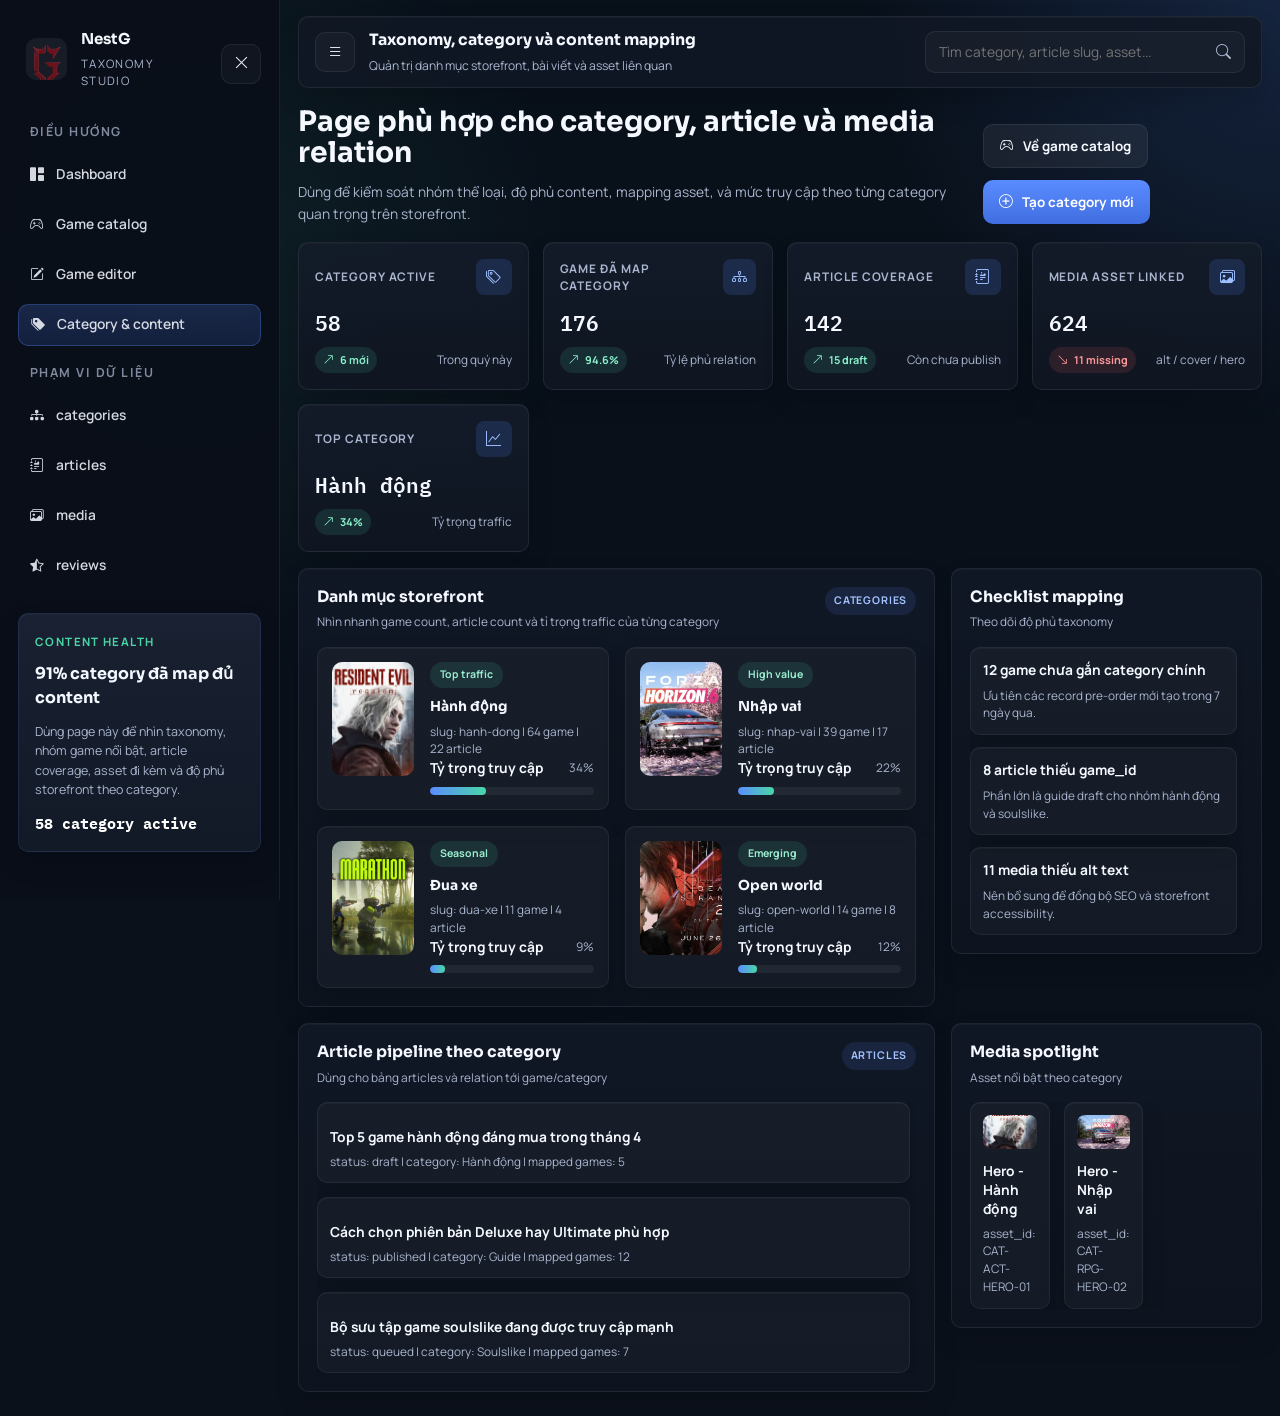
==== commit 8d7833d0: "set up repo" ====
--- a/admin_categories.html
+++ b/admin_categories.html
@@ -110,10 +110,10 @@
                 <i class="bi bi-controller"></i>
                 Về game catalog
               </a>
-              <button class="admin-button admin-button--primary" type="button">
+              <a class="admin-button admin-button--primary" href="./admin_category_create.html">
                 <i class="bi bi-plus-circle"></i>
                 Tạo category mới
-              </button>
+              </a>
             </div>
           </section>
 
--- a/admin.css
+++ b/admin.css
@@ -1846,3 +1846,1009 @@
     grid-template-columns: 1fr;
   }
 }
+
+/* Admin Refresh */
+
+:root {
+  --admin-line: rgba(255, 255, 255, 0.07);
+  --admin-shadow: 0 16px 34px rgba(0, 0, 0, 0.22);
+  --admin-shadow-soft: 0 12px 24px rgba(0, 0, 0, 0.16);
+  --admin-radius: 10px;
+  --admin-control-height: 44px;
+}
+
+body.admin-body,
+body.admin-auth-body {
+  font-size: 15px;
+  line-height: 1.5;
+}
+
+.admin-auth-layout {
+  width: min(1120px, 100%);
+  gap: 24px;
+}
+
+.admin-auth-hero,
+.admin-auth-card,
+.admin-sidebar-card,
+.admin-topbar,
+.admin-panel,
+.admin-kpi-card,
+.admin-record-card,
+.admin-media-card,
+.admin-spec-card,
+.admin-article-card,
+.admin-review-card,
+.admin-file-card,
+.admin-version-card,
+.admin-mini-card {
+  border-radius: var(--admin-radius);
+  box-shadow: var(--admin-shadow-soft), inset 0 1px 0 rgba(255, 255, 255, 0.03);
+}
+
+.admin-auth-hero {
+  padding: 38px;
+}
+
+.admin-auth-card {
+  padding: 30px 26px;
+}
+
+.admin-brand {
+  gap: 14px;
+  margin-bottom: 28px;
+}
+
+.admin-brand__mark {
+  width: 62px;
+  height: 62px;
+  border-radius: 14px;
+  padding: 9px;
+}
+
+.admin-brand__copy strong {
+  font-size: 1.55rem;
+}
+
+.admin-auth-title {
+  font-size: clamp(1.8rem, 2.6vw, 2.7rem);
+  line-height: 1.12;
+}
+
+.admin-auth-subtitle {
+  margin-top: 16px;
+  font-size: 0.93rem;
+  line-height: 1.58;
+}
+
+.admin-auth-stats {
+  gap: 14px;
+  margin-top: 28px;
+}
+
+.admin-auth-stat {
+  padding: 16px;
+}
+
+.admin-auth-stat strong {
+  font-size: 1.08rem;
+}
+
+.admin-auth-stat span,
+.admin-auth-feature span {
+  font-size: 0.78rem;
+}
+
+.admin-auth-feature {
+  padding: 12px 14px;
+}
+
+.admin-auth-feature strong {
+  font-size: 0.9rem;
+}
+
+.admin-auth-card__title {
+  margin-top: 12px;
+  font-size: 1.72rem;
+  line-height: 1.14;
+}
+
+.admin-auth-card__desc {
+  margin-top: 12px;
+  font-size: 0.86rem;
+  line-height: 1.55;
+}
+
+.admin-auth-form {
+  gap: 16px;
+  margin-top: 24px;
+}
+
+.admin-field label,
+.admin-kpi-card__label,
+.admin-sidebar__label {
+  font-size: 0.78rem;
+}
+
+.admin-field input,
+.admin-field select,
+.admin-select {
+  min-height: var(--admin-control-height);
+  padding: 0 13px;
+}
+
+.admin-field textarea {
+  min-height: 112px;
+  padding: 12px;
+}
+
+.admin-check,
+.admin-link,
+.admin-auth-footer {
+  font-size: 0.78rem;
+}
+
+.admin-button {
+  min-height: var(--admin-control-height);
+  padding: 0 16px;
+  font-size: 0.84rem;
+}
+
+.admin-sidebar {
+  padding: 22px 18px;
+}
+
+.admin-sidebar__brand {
+  padding: 6px 8px 16px;
+}
+
+.admin-sidebar__brand-mark {
+  width: 42px;
+  height: 42px;
+  border-radius: 10px;
+  padding: 6px;
+}
+
+.admin-sidebar__brand-copy strong {
+  font-size: 0.94rem;
+}
+
+.admin-nav a {
+  min-height: 42px;
+  padding: 0 12px;
+  font-size: 0.86rem;
+}
+
+.admin-sidebar-card {
+  padding: 16px;
+}
+
+.admin-sidebar-card h3 {
+  font-size: 1rem;
+}
+
+.admin-sidebar-card p {
+  font-size: 0.78rem;
+  line-height: 1.55;
+}
+
+.admin-sidebar-card strong {
+  font-size: 0.92rem;
+}
+
+.admin-content-shell {
+  padding: 16px 18px 24px;
+}
+
+.admin-topbar {
+  gap: 14px;
+  padding: 12px 16px;
+}
+
+.admin-icon-button {
+  width: 40px;
+  height: 40px;
+}
+
+.admin-topbar__title strong {
+  font-size: 0.98rem;
+}
+
+.admin-topbar__title span {
+  font-size: 0.76rem;
+}
+
+.admin-topbar-search input {
+  min-height: 42px;
+  padding: 0 42px 0 13px;
+  font-size: 0.86rem;
+}
+
+.admin-main {
+  padding-top: 18px;
+}
+
+.admin-page-intro {
+  gap: 16px;
+  margin-bottom: 18px;
+}
+
+.admin-page-intro h1 {
+  font-size: clamp(1.6rem, 2.2vw, 2.18rem);
+  line-height: 1.12;
+}
+
+.admin-page-intro p {
+  font-size: 0.86rem;
+  line-height: 1.58;
+}
+
+.admin-kpi-grid {
+  gap: 14px;
+}
+
+.admin-kpi-card {
+  padding: 16px;
+}
+
+.admin-kpi-card__label {
+  font-size: 0.74rem;
+}
+
+.admin-kpi-card__icon {
+  width: 36px;
+  height: 36px;
+  border-radius: 8px;
+}
+
+.admin-kpi-card strong {
+  margin-top: 16px;
+  font-size: 1.34rem;
+}
+
+.admin-kpi-card__meta {
+  margin-top: 12px;
+  font-size: 0.74rem;
+}
+
+.admin-trend {
+  padding: 5px 8px;
+  font-size: 0.68rem;
+}
+
+.admin-grid {
+  gap: 16px;
+  margin-top: 16px;
+}
+
+.admin-panel {
+  padding: 18px;
+}
+
+.admin-panel__head {
+  gap: 14px;
+  margin-bottom: 16px;
+}
+
+.admin-panel__title,
+.admin-profile-strip__copy h2 {
+  font-size: 0.98rem;
+  line-height: 1.28;
+}
+
+.admin-panel__subtitle,
+.admin-profile-strip__copy span,
+.admin-card-subtitle,
+.admin-record-card__sub,
+.admin-mini-card span,
+.admin-queue-card span,
+.admin-key-value div,
+.admin-metric-row span {
+  font-size: 0.74rem;
+}
+
+.admin-panel__pill,
+.admin-record-card__eyebrow,
+.admin-status {
+  font-size: 0.66rem;
+}
+
+.admin-panel__pill {
+  padding: 6px 9px;
+}
+
+.admin-chart-wrap {
+  height: 292px;
+}
+
+.admin-chart-wrap--compact {
+  height: 236px;
+}
+
+.admin-legend {
+  gap: 10px;
+  margin-top: 16px;
+}
+
+.admin-legend__item {
+  font-size: 0.78rem;
+}
+
+.admin-legend__value {
+  font-size: 0.82rem;
+}
+
+.admin-queue {
+  gap: 12px;
+}
+
+.admin-queue-card,
+.admin-mini-card,
+.admin-media-card,
+.admin-spec-card,
+.admin-article-card,
+.admin-review-card,
+.admin-file-card,
+.admin-version-card {
+  padding: 12px;
+}
+
+.admin-queue-card strong,
+.admin-mini-card strong,
+.admin-card-title,
+.admin-record-card__title,
+.admin-metric-row strong {
+  font-size: 0.86rem;
+}
+
+.admin-data-table thead th {
+  font-size: 0.72rem;
+}
+
+.admin-data-table tbody td,
+.admin-amount {
+  font-size: 0.84rem;
+}
+
+.admin-user-cell__avatar {
+  width: 34px;
+  height: 34px;
+}
+
+.admin-bank-chip,
+.admin-inline-stat,
+.admin-filter-chip,
+.admin-soft-chip {
+  min-height: 26px;
+  font-size: 0.72rem;
+}
+
+.admin-filter-chip,
+.admin-soft-chip {
+  min-height: 34px;
+  padding: 0 12px;
+}
+
+.admin-page-toolbar {
+  gap: 12px;
+  margin-bottom: 16px;
+}
+
+.admin-form-grid {
+  gap: 14px;
+}
+
+.admin-record-card {
+  padding: 14px;
+}
+
+.admin-record-card__thumb {
+  width: 82px;
+  height: 114px;
+}
+
+.admin-media-card__thumb {
+  border-radius: 8px;
+}
+
+.admin-list-scroll {
+  max-height: 328px;
+}
+
+.admin-table-wrap--scroll {
+  max-height: 408px;
+}
+
+@media (max-width: 1399.98px) {
+  .admin-kpi-grid {
+    grid-template-columns: repeat(4, minmax(0, 1fr));
+  }
+}
+
+@media (max-width: 1199.98px) {
+  .admin-auth-layout {
+    grid-template-columns: minmax(0, 1fr) minmax(320px, 380px);
+  }
+
+  .admin-kpi-grid {
+    grid-template-columns: repeat(3, minmax(0, 1fr));
+  }
+}
+
+@media (max-width: 991.98px) {
+  .admin-kpi-grid {
+    grid-template-columns: repeat(2, minmax(0, 1fr));
+  }
+
+  .admin-page-intro__actions .admin-button {
+    flex: 1 1 0;
+  }
+}
+
+@media (max-width: 767.98px) {
+  .admin-auth-hero,
+  .admin-auth-card {
+    padding: 20px 16px;
+  }
+
+  .admin-auth-title {
+    font-size: 1.5rem;
+  }
+
+  .admin-brand__copy strong {
+    font-size: 1.22rem;
+  }
+
+  .admin-topbar {
+    padding: 10px 12px;
+  }
+
+  .admin-panel,
+  .admin-kpi-card {
+    padding: 14px;
+  }
+
+  .admin-chart-wrap {
+    height: 232px;
+  }
+
+  .admin-chart-wrap--compact {
+    height: 206px;
+  }
+
+  .admin-list-scroll {
+    max-height: 300px;
+  }
+
+  .admin-table-wrap--scroll {
+    max-height: 392px;
+  }
+
+  .admin-record-card__thumb {
+    width: 100%;
+    height: 190px;
+  }
+}
+
+@media (max-width: 575.98px) {
+  .admin-content-shell {
+    padding: 10px;
+  }
+
+  .admin-page-intro h1 {
+    font-size: 1.28rem;
+  }
+
+  .admin-topbar__title strong {
+    font-size: 0.9rem;
+  }
+
+  .admin-topbar__title span {
+    font-size: 0.7rem;
+  }
+
+  .admin-kpi-card strong {
+    font-size: 1.22rem;
+  }
+
+  .admin-page-intro p,
+  .admin-panel__subtitle,
+  .admin-queue-card span {
+    font-size: 0.72rem;
+  }
+
+  .admin-topbar,
+  .admin-panel,
+  .admin-kpi-card {
+    padding-left: 12px;
+    padding-right: 12px;
+  }
+
+  .admin-list-scroll {
+    max-height: 276px;
+  }
+
+  .admin-table-wrap--scroll {
+    max-height: 360px;
+  }
+}
+
+.admin-builder-grid {
+  display: grid;
+  grid-template-columns: minmax(0, 1.75fr) minmax(320px, 0.95fr);
+  gap: 16px;
+}
+
+.admin-preview-card {
+  padding: 16px;
+  border-radius: var(--admin-radius);
+  border: 1px solid rgba(255, 255, 255, 0.06);
+  background:
+    radial-gradient(circle at top center, rgba(90, 140, 255, 0.12), transparent 42%),
+    rgba(255, 255, 255, 0.03);
+}
+
+.admin-preview-card__hero {
+  aspect-ratio: 16 / 9;
+  border-radius: calc(var(--admin-radius) - 2px);
+  overflow: hidden;
+  background: rgba(255, 255, 255, 0.04);
+}
+
+.admin-preview-card__hero img {
+  width: 100%;
+  height: 100%;
+  object-fit: cover;
+}
+
+.admin-preview-card__body {
+  margin-top: 14px;
+}
+
+.admin-preview-card__body h3 {
+  margin: 0;
+  font-family: "Sora", sans-serif;
+  font-size: 1rem;
+  line-height: 1.3;
+}
+
+.admin-preview-card__body p {
+  margin: 8px 0 0;
+  color: var(--admin-text-soft);
+  font-size: 0.76rem;
+  line-height: 1.55;
+}
+
+.admin-option-grid {
+  display: grid;
+  grid-template-columns: repeat(2, minmax(0, 1fr));
+  gap: 12px;
+}
+
+.admin-option-card {
+  padding: 12px;
+  border-radius: var(--admin-radius);
+  border: 1px solid rgba(255, 255, 255, 0.06);
+  background: rgba(255, 255, 255, 0.03);
+}
+
+.admin-option-card strong {
+  display: block;
+  font-size: 0.82rem;
+}
+
+.admin-option-card span {
+  display: block;
+  margin-top: 6px;
+  color: var(--admin-text-soft);
+  font-size: 0.72rem;
+  line-height: 1.5;
+}
+
+.admin-checklist {
+  display: grid;
+  gap: 10px;
+}
+
+.admin-checklist__item {
+  display: flex;
+  align-items: flex-start;
+  gap: 10px;
+  padding: 11px 12px;
+  border-radius: var(--admin-radius);
+  background: rgba(255, 255, 255, 0.03);
+  border: 1px solid rgba(255, 255, 255, 0.05);
+}
+
+.admin-checklist__item i {
+  margin-top: 1px;
+  color: #8fc1ff;
+  font-size: 0.9rem;
+}
+
+.admin-checklist__item strong {
+  display: block;
+  font-size: 0.8rem;
+}
+
+.admin-checklist__item span {
+  display: block;
+  margin-top: 4px;
+  color: var(--admin-text-soft);
+  font-size: 0.72rem;
+  line-height: 1.48;
+}
+
+.admin-pill-list {
+  display: flex;
+  align-items: center;
+  flex-wrap: wrap;
+  gap: 8px;
+}
+
+@media (max-width: 1199.98px) {
+  .admin-builder-grid {
+    grid-template-columns: 1fr;
+  }
+}
+
+@media (max-width: 767.98px) {
+  .admin-option-grid {
+    grid-template-columns: 1fr;
+  }
+
+  .admin-preview-card {
+    padding: 14px;
+  }
+}
+
+.admin-button--danger {
+  background: linear-gradient(180deg, #f06f7d, #c94e5a);
+  color: #ffffff;
+}
+
+.admin-builder-grid--crud {
+  grid-template-columns: minmax(0, 1.1fr) minmax(320px, 0.9fr);
+  align-items: start;
+  gap: 14px;
+}
+
+.admin-crud-panel {
+  position: relative;
+  overflow: hidden;
+}
+
+.admin-crud-panel::before {
+  content: "";
+  position: absolute;
+  inset: 0 auto auto 0;
+  width: 100%;
+  height: 1px;
+  background: linear-gradient(90deg, rgba(90, 140, 255, 0.32), transparent 42%);
+  pointer-events: none;
+}
+
+.admin-crud-panel--form {
+  background:
+    radial-gradient(circle at top right, rgba(90, 140, 255, 0.08), transparent 34%),
+    linear-gradient(180deg, rgba(19, 24, 36, 0.98), rgba(14, 20, 31, 0.98));
+}
+
+.admin-crud-panel--list {
+  background:
+    radial-gradient(circle at top center, rgba(90, 140, 255, 0.06), transparent 38%),
+    linear-gradient(180deg, rgba(18, 23, 34, 0.98), rgba(13, 18, 28, 0.98));
+}
+
+.admin-crud-page .admin-page-intro h1 {
+  font-size: clamp(1.42rem, 2vw, 1.92rem);
+}
+
+.admin-crud-page .admin-page-intro p {
+  max-width: 680px;
+  font-size: 0.82rem;
+  line-height: 1.56;
+}
+
+.admin-crud-page .admin-panel__title {
+  font-size: 0.92rem;
+  line-height: 1.24;
+}
+
+.admin-crud-page .admin-panel__subtitle {
+  font-size: 0.72rem;
+  line-height: 1.5;
+}
+
+.admin-crud-page .admin-panel__pill {
+  display: inline-flex;
+  align-items: center;
+  justify-content: center;
+  align-self: center;
+  flex-shrink: 0;
+  min-height: 28px;
+  min-width: 96px;
+  padding: 0 12px;
+  font-size: 0.64rem;
+  line-height: 1;
+  letter-spacing: 0.08em;
+  white-space: nowrap;
+  text-transform: uppercase;
+  background: linear-gradient(180deg, rgba(51, 93, 175, 0.44), rgba(36, 65, 126, 0.5));
+  border: 1px solid rgba(110, 157, 255, 0.24);
+  color: #dce9ff;
+  box-shadow: inset 0 1px 0 rgba(255, 255, 255, 0.08);
+}
+
+.admin-crud-page .admin-field label {
+  font-size: 0.75rem;
+  color: rgba(234, 241, 255, 0.94);
+  letter-spacing: 0.02em;
+}
+
+.admin-crud-page .admin-field input,
+.admin-crud-page .admin-field select,
+.admin-crud-page .admin-field textarea {
+  font-size: 0.81rem;
+  border-color: rgba(124, 147, 190, 0.22);
+  background: rgba(255, 255, 255, 0.06);
+  box-shadow:
+    inset 0 1px 0 rgba(255, 255, 255, 0.04),
+    0 0 0 1px rgba(8, 12, 20, 0.08);
+}
+
+.admin-crud-page .admin-field input::placeholder,
+.admin-crud-page .admin-field textarea::placeholder {
+  color: rgba(205, 216, 236, 0.56);
+}
+
+.admin-crud-page .admin-field input:focus,
+.admin-crud-page .admin-field select:focus,
+.admin-crud-page .admin-field textarea:focus {
+  border-color: rgba(102, 149, 255, 0.8);
+  background: rgba(255, 255, 255, 0.08);
+  box-shadow:
+    0 0 0 4px rgba(90, 140, 255, 0.12),
+    inset 0 1px 0 rgba(255, 255, 255, 0.05);
+}
+
+.admin-crud-overview {
+  display: grid;
+  grid-template-columns: repeat(4, minmax(0, 1fr));
+  gap: 12px;
+  margin-bottom: 14px;
+}
+
+.admin-crud-kpi {
+  padding: 14px 15px;
+  border-radius: var(--admin-radius);
+  border: 1px solid rgba(255, 255, 255, 0.06);
+  background:
+    radial-gradient(circle at top right, rgba(90, 140, 255, 0.12), transparent 40%),
+    linear-gradient(180deg, rgba(255, 255, 255, 0.04), rgba(255, 255, 255, 0.025));
+  box-shadow: inset 0 1px 0 rgba(255, 255, 255, 0.03);
+}
+
+.admin-crud-kpi span {
+  display: block;
+  color: var(--admin-text-soft);
+  font-size: 0.68rem;
+  text-transform: uppercase;
+  letter-spacing: 0.08em;
+}
+
+.admin-crud-kpi strong {
+  display: block;
+  margin-top: 8px;
+  font-family: "Sora", sans-serif;
+  font-size: 1rem;
+  line-height: 1.14;
+}
+
+.admin-crud-kpi small {
+  display: block;
+  margin-top: 5px;
+  color: var(--admin-text-soft);
+  font-size: 0.72rem;
+  line-height: 1.45;
+}
+
+.admin-crud-actions {
+  margin-top: 16px;
+  display: grid;
+  grid-template-columns: repeat(4, minmax(0, 1fr));
+  gap: 10px;
+}
+
+.admin-crud-actions .admin-button {
+  width: 100%;
+  min-height: 44px;
+  padding: 0 14px;
+  font-size: 0.76rem;
+  border-radius: 12px;
+  box-shadow: inset 0 1px 0 rgba(255, 255, 255, 0.06);
+}
+
+.admin-crud-actions .admin-button--primary {
+  background: linear-gradient(180deg, #6f9eff, #4d78ee);
+  box-shadow:
+    0 10px 22px rgba(77, 120, 238, 0.22),
+    inset 0 1px 0 rgba(255, 255, 255, 0.14);
+}
+
+.admin-crud-actions .admin-button--secondary {
+  background: linear-gradient(180deg, rgba(255, 255, 255, 0.11), rgba(255, 255, 255, 0.07));
+  border-color: rgba(142, 166, 214, 0.16);
+  color: #f6f8ff;
+}
+
+.admin-crud-actions .admin-button--danger {
+  background: linear-gradient(180deg, #ff7e92, #dd5a71);
+  box-shadow:
+    0 10px 20px rgba(221, 90, 113, 0.18),
+    inset 0 1px 0 rgba(255, 255, 255, 0.12);
+}
+
+.admin-crud-summary-grid {
+  display: grid;
+  grid-template-columns: repeat(2, minmax(0, 1fr));
+  gap: 10px;
+  margin-top: 18px;
+  padding-top: 18px;
+  border-top: 1px solid rgba(255, 255, 255, 0.06);
+}
+
+.admin-crud-summary-card {
+  padding: 12px 13px;
+  border-radius: 12px;
+  border: 1px solid rgba(118, 137, 176, 0.14);
+  background: linear-gradient(180deg, rgba(255, 255, 255, 0.04), rgba(255, 255, 255, 0.02));
+}
+
+.admin-crud-summary-card span {
+  display: block;
+  color: var(--admin-text-soft);
+  font-size: 0.68rem;
+  line-height: 1.45;
+}
+
+.admin-crud-summary-card strong {
+  display: block;
+  margin-top: 6px;
+  font-size: 0.84rem;
+  line-height: 1.35;
+  overflow-wrap: anywhere;
+}
+
+.admin-crud-filter-row {
+  display: grid;
+  grid-template-columns: minmax(0, 1fr) 148px;
+  gap: 12px;
+  margin-bottom: 14px;
+}
+
+.admin-crud-list {
+  max-height: 502px;
+  padding-right: 2px;
+}
+
+.admin-crud-record {
+  padding: 12px;
+  border-radius: 12px;
+  border-color: rgba(118, 137, 176, 0.12);
+  background:
+    linear-gradient(180deg, rgba(255, 255, 255, 0.045), rgba(255, 255, 255, 0.024)),
+    rgba(10, 14, 22, 0.68);
+}
+
+.admin-crud-record.is-active {
+  border-color: rgba(90, 140, 255, 0.28);
+  box-shadow:
+    0 10px 28px rgba(0, 0, 0, 0.18),
+    inset 0 1px 0 rgba(255, 255, 255, 0.03);
+}
+
+.admin-crud-record__slug {
+  margin-top: 3px;
+  color: rgba(202, 216, 245, 0.84);
+  font-family: "IBM Plex Mono", monospace;
+  font-size: 0.67rem;
+  line-height: 1.4;
+}
+
+.admin-crud-meta {
+  margin-top: 8px;
+  gap: 6px;
+}
+
+.admin-crud-meta .admin-soft-chip {
+  min-height: 26px;
+  padding: 0 9px;
+  border-radius: 10px;
+  font-size: 0.65rem;
+  color: #d8e4ff;
+  border-color: rgba(122, 147, 191, 0.12);
+  background: rgba(255, 255, 255, 0.05);
+}
+
+.admin-crud-item-actions {
+  margin-top: 10px;
+  display: grid;
+  grid-template-columns: repeat(2, minmax(0, 1fr));
+  gap: 10px;
+}
+
+.admin-crud-item-actions .admin-button {
+  min-height: 36px;
+  padding: 0 12px;
+  font-size: 0.74rem;
+  border-radius: 12px;
+}
+
+.admin-crud-item-actions .admin-button--secondary {
+  background: rgba(255, 255, 255, 0.03);
+  border-color: rgba(118, 137, 176, 0.12);
+  color: #ffffff;
+}
+
+.admin-crud-item-actions .admin-button--danger {
+  background: linear-gradient(180deg, #f36f83, #df5d6f);
+}
+
+.admin-crud-panel--list .admin-record-footer {
+  margin-top: 0;
+  margin-bottom: 0;
+}
+
+.admin-crud-panel--list .admin-record-footer strong {
+  font-size: 0.84rem;
+}
+
+.admin-crud-panel--list .admin-status {
+  min-height: 28px;
+  padding: 0 12px;
+  font-size: 0.66rem;
+}
+
+@media (max-width: 1199.98px) {
+  .admin-crud-overview {
+    grid-template-columns: repeat(2, minmax(0, 1fr));
+  }
+
+  .admin-builder-grid--crud {
+    grid-template-columns: 1fr;
+  }
+
+  .admin-crud-actions {
+    grid-template-columns: repeat(2, minmax(0, 1fr));
+  }
+}
+
+@media (max-width: 767.98px) {
+  .admin-crud-overview,
+  .admin-crud-summary-grid,
+  .admin-crud-filter-row {
+    grid-template-columns: 1fr;
+  }
+
+  .admin-crud-page .admin-panel__pill {
+    align-self: flex-start;
+  }
+
+  .admin-crud-page .admin-page-intro h1 {
+    font-size: 1.22rem;
+  }
+
+  .admin-crud-page .admin-page-intro p {
+    font-size: 0.74rem;
+  }
+
+  .admin-crud-list {
+    max-height: 420px;
+  }
+
+  .admin-crud-actions,
+  .admin-crud-item-actions {
+    grid-template-columns: 1fr;
+  }
+}
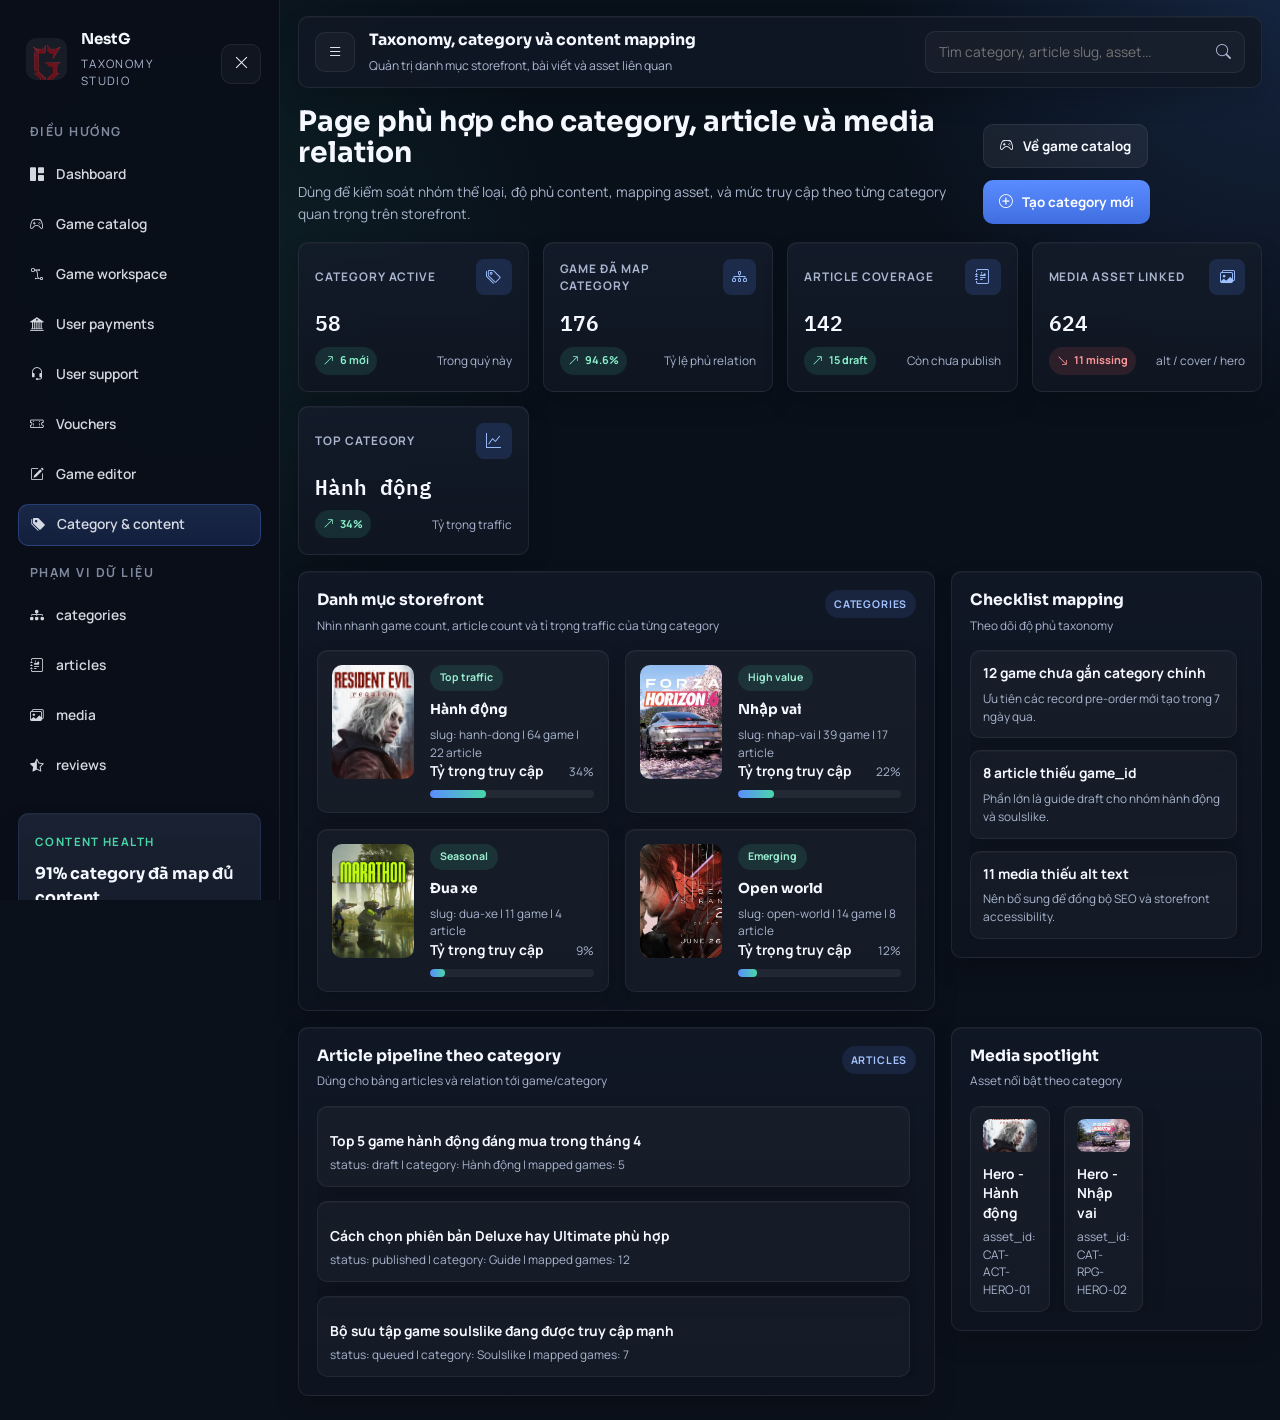
==== commit 80eb0b43: "add ui desktop" ====
--- a/admin_categories.html
+++ b/admin_categories.html
@@ -45,6 +45,10 @@
           <nav class="admin-nav">
             <a href="./admin_dashboard.html"><i class="bi bi-grid-1x2-fill"></i>Dashboard</a>
             <a href="./admin_games.html"><i class="bi bi-controller"></i>Game catalog</a>
+            <a href="./admin_game_workspace.html"><i class="bi bi-bezier2"></i>Game workspace</a>
+            <a href="./admin_user_payments.html"><i class="bi bi-bank2"></i>User payments</a>
+            <a href="./admin_user_support.html"><i class="bi bi-headset"></i>User support</a>
+            <a href="./admin_vouchers.html"><i class="bi bi-ticket-perforated"></i>Vouchers</a>
             <a href="./admin_game_editor.html"><i class="bi bi-pencil-square"></i>Game editor</a>
             <a href="./admin_categories.html" class="is-active"><i class="bi bi-tags-fill"></i>Category & content</a>
           </nav>
--- a/admin.css
+++ b/admin.css
@@ -734,11 +734,16 @@
 .admin-trend {
   display: inline-flex;
   align-items: center;
+  justify-content: center;
   gap: 6px;
+  min-height: 28px;
   padding: 6px 8px;
   border-radius: 999px;
   font-size: 0.74rem;
   font-weight: 700;
+  line-height: 1;
+  text-align: center;
+  white-space: nowrap;
 }
 
 .admin-trend.is-up {
@@ -800,13 +805,20 @@
 }
 
 .admin-panel__pill {
+  display: inline-flex;
+  align-items: center;
+  justify-content: center;
+  min-height: 28px;
   padding: 7px 10px;
   border-radius: 999px;
   background: rgba(90, 140, 255, 0.12);
   color: #a5c4ff;
   font-size: 0.72rem;
   font-weight: 700;
+  line-height: 1;
+  text-align: center;
   letter-spacing: 0.08em;
+  white-space: nowrap;
   text-transform: uppercase;
 }
 
@@ -879,13 +891,25 @@
   overflow-wrap: anywhere;
 }
 
-.admin-queue-card span {
+.admin-queue-card > span {
   display: block;
   margin-top: 6px;
   color: var(--admin-text-soft);
   font-size: 0.8rem;
   line-height: 1.45;
   overflow-wrap: anywhere;
+}
+
+.admin-queue-card__head .admin-status {
+  display: inline-flex;
+  align-items: center;
+  justify-content: center;
+  margin-top: 0;
+  min-width: 102px;
+  min-height: 30px;
+  padding: 0 12px;
+  line-height: 1;
+  text-align: center;
 }
 
 .admin-status {
@@ -897,6 +921,8 @@
   border-radius: 999px;
   font-size: 0.72rem;
   font-weight: 700;
+  line-height: 1;
+  text-align: center;
   white-space: nowrap;
 }
 
@@ -2507,6 +2533,12 @@
   color: #ffffff;
 }
 
+.admin-button--icon-only {
+  gap: 0;
+  padding: 0;
+  font-size: 0.96rem;
+}
+
 .admin-builder-grid--crud {
   grid-template-columns: minmax(0, 1.1fr) minmax(320px, 0.9fr);
   align-items: start;
@@ -2666,6 +2698,7 @@
   padding: 0 14px;
   font-size: 0.76rem;
   border-radius: 12px;
+  text-align: center;
   box-shadow: inset 0 1px 0 rgba(255, 255, 255, 0.06);
 }
 
@@ -2783,6 +2816,7 @@
   padding: 0 12px;
   font-size: 0.74rem;
   border-radius: 12px;
+  text-align: center;
 }
 
 .admin-crud-item-actions .admin-button--secondary {
@@ -2805,9 +2839,16 @@
 }
 
 .admin-crud-panel--list .admin-status {
+  display: inline-flex;
+  align-items: center;
+  justify-content: center;
   min-height: 28px;
+  min-width: 96px;
   padding: 0 12px;
   font-size: 0.66rem;
+  line-height: 1;
+  text-align: center;
+  white-space: nowrap;
 }
 
 @media (max-width: 1199.98px) {
@@ -2852,3 +2893,1305 @@
     grid-template-columns: 1fr;
   }
 }
+
+.admin-auth-body--simple {
+  min-height: 100vh;
+  padding: 24px;
+  background:
+    radial-gradient(circle at top center, rgba(90, 140, 255, 0.12), transparent 34%),
+    linear-gradient(180deg, #090d15 0%, #0d121d 100%);
+}
+
+.admin-auth-layout--simple {
+  width: min(460px, 100%);
+  display: block;
+}
+
+.admin-auth-card--simple {
+  padding: 28px 24px;
+  background:
+    radial-gradient(circle at top right, rgba(90, 140, 255, 0.1), transparent 30%),
+    linear-gradient(180deg, rgba(18, 25, 39, 0.97), rgba(12, 17, 28, 0.98));
+}
+
+.admin-brand--simple {
+  margin-bottom: 22px;
+  gap: 12px;
+}
+
+.admin-brand--simple .admin-brand__mark {
+  width: 56px;
+  height: 56px;
+  border-radius: 14px;
+  padding: 8px;
+}
+
+.admin-brand--simple .admin-brand__copy span {
+  font-size: 0.76rem;
+}
+
+.admin-brand--simple .admin-brand__copy strong {
+  margin-top: 4px;
+  font-size: 1.36rem;
+}
+
+.admin-auth-card--simple .admin-auth-card__eyebrow {
+  font-size: 0.72rem;
+}
+
+.admin-auth-card--simple .admin-auth-card__title {
+  margin-top: 10px;
+  font-size: 1.48rem;
+  line-height: 1.12;
+}
+
+.admin-auth-card--simple .admin-auth-card__desc {
+  margin-top: 10px;
+  font-size: 0.82rem;
+  line-height: 1.55;
+}
+
+.admin-auth-card--simple .admin-auth-form {
+  margin-top: 20px;
+  gap: 14px;
+}
+
+.admin-auth-card--simple .admin-field label {
+  font-size: 0.76rem;
+}
+
+.admin-auth-card--simple .admin-field input {
+  background: rgba(255, 255, 255, 0.05);
+}
+
+.admin-auth-card--simple .admin-check-row {
+  margin-top: 2px;
+}
+
+.admin-auth-card--simple .admin-check,
+.admin-auth-card--simple .admin-link,
+.admin-auth-card--simple .admin-auth-footer {
+  font-size: 0.76rem;
+}
+
+.admin-auth-card--simple .admin-button {
+  min-height: 44px;
+}
+
+.admin-auth-simple-note {
+  margin-top: 16px;
+  padding: 12px 14px;
+  border-radius: 12px;
+  border: 1px solid rgba(90, 140, 255, 0.14);
+  background: rgba(90, 140, 255, 0.06);
+  color: var(--admin-text-soft);
+  font-size: 0.76rem;
+  line-height: 1.5;
+}
+
+.admin-auth-card--simple .admin-auth-footer {
+  margin-top: 16px;
+}
+
+@media (max-width: 767.98px) {
+  .admin-auth-body--simple {
+    padding: 14px;
+  }
+
+  .admin-auth-card--simple {
+    padding: 22px 18px;
+  }
+
+  .admin-auth-card--simple .admin-auth-card__title {
+    font-size: 1.28rem;
+  }
+
+  .admin-auth-card--simple .admin-check-row {
+    flex-direction: column;
+    align-items: flex-start;
+  }
+
+  .admin-auth-card--simple .admin-auth-footer {
+    flex-direction: column;
+    align-items: flex-start;
+  }
+}
+
+.admin-game-lab-page .admin-page-intro__actions {
+  flex-wrap: wrap;
+}
+
+.admin-game-workspace-grid,
+.admin-game-article-grid {
+  align-items: start;
+}
+
+.admin-game-relations-grid {
+  grid-template-columns: repeat(2, minmax(0, 1fr));
+}
+
+.admin-game-note,
+.admin-entity-note,
+.admin-json-helper,
+.admin-workspace-message,
+.admin-empty-state,
+.admin-article-preview-meta {
+  padding: 12px 14px;
+  border-radius: 12px;
+  border: 1px solid rgba(118, 137, 176, 0.14);
+  background:
+    linear-gradient(180deg, rgba(255, 255, 255, 0.05), rgba(255, 255, 255, 0.025)),
+    rgba(8, 12, 20, 0.52);
+}
+
+.admin-game-note strong,
+.admin-json-helper strong {
+  color: #ffffff;
+}
+
+.admin-game-note,
+.admin-entity-note,
+.admin-json-helper,
+.admin-workspace-message,
+.admin-empty-state,
+.admin-article-preview-meta {
+  color: var(--admin-text-soft);
+  font-size: 0.76rem;
+  line-height: 1.62;
+}
+
+.admin-workspace-message {
+  margin-top: 18px;
+  display: none;
+}
+
+.admin-workspace-message.is-visible {
+  display: block;
+}
+
+.admin-workspace-message.is-success {
+  border-color: rgba(73, 215, 168, 0.18);
+  background: rgba(73, 215, 168, 0.08);
+  color: #d4ffef;
+}
+
+.admin-workspace-message.is-danger {
+  border-color: rgba(255, 126, 146, 0.2);
+  background: rgba(255, 126, 146, 0.08);
+  color: #ffd9df;
+}
+
+.admin-workspace-message.is-info {
+  border-color: rgba(111, 158, 255, 0.2);
+  background: rgba(111, 158, 255, 0.08);
+  color: #d9e7ff;
+}
+
+.admin-field--readonly input {
+  color: rgba(214, 226, 248, 0.9);
+  font-family: "IBM Plex Mono", monospace;
+}
+
+.admin-game-form-grid {
+  grid-template-columns: repeat(4, minmax(0, 1fr));
+  gap: 14px;
+}
+
+.admin-game-form-grid .admin-field--full {
+  grid-column: 1 / -1;
+}
+
+.admin-compact-grid {
+  grid-template-columns: repeat(2, minmax(0, 1fr));
+  gap: 14px;
+}
+
+.admin-compact-grid .admin-field--full {
+  grid-column: 1 / -1;
+}
+
+.admin-game-category-shell {
+  margin-top: 18px;
+}
+
+.admin-game-category-grid {
+  display: grid;
+  grid-template-columns: repeat(4, minmax(0, 1fr));
+  gap: 10px;
+  margin-top: 14px;
+}
+
+.admin-category-toggle {
+  position: relative;
+  display: grid;
+  gap: 6px;
+  padding: 12px;
+  border-radius: 12px;
+  border: 1px solid rgba(118, 137, 176, 0.14);
+  background:
+    linear-gradient(180deg, rgba(255, 255, 255, 0.045), rgba(255, 255, 255, 0.025)),
+    rgba(10, 14, 22, 0.66);
+  cursor: pointer;
+  transition:
+    transform 0.2s ease,
+    border-color 0.2s ease,
+    background 0.2s ease,
+    box-shadow 0.2s ease;
+}
+
+.admin-category-toggle:hover {
+  transform: translateY(-1px);
+  border-color: rgba(111, 158, 255, 0.24);
+}
+
+.admin-category-toggle input {
+  position: absolute;
+  inset: 0;
+  opacity: 0;
+  pointer-events: none;
+}
+
+.admin-category-toggle strong {
+  display: block;
+  color: #ffffff;
+  font-size: 0.82rem;
+  line-height: 1.35;
+}
+
+.admin-category-toggle span {
+  display: block;
+  color: var(--admin-text-soft);
+  font-size: 0.7rem;
+  line-height: 1.52;
+}
+
+.admin-category-toggle.is-selected {
+  border-color: rgba(111, 158, 255, 0.36);
+  background:
+    radial-gradient(circle at top right, rgba(111, 158, 255, 0.18), transparent 42%),
+    linear-gradient(180deg, rgba(31, 43, 71, 0.98), rgba(18, 27, 42, 0.98));
+  box-shadow:
+    0 14px 28px rgba(0, 0, 0, 0.16),
+    inset 0 1px 0 rgba(255, 255, 255, 0.08);
+}
+
+.admin-selected-pills {
+  margin-top: 12px;
+}
+
+.admin-selected-pills .admin-soft-chip {
+  min-height: 28px;
+  padding: 0 10px;
+}
+
+.admin-game-list-card {
+  padding: 14px;
+  border-radius: 14px;
+}
+
+.admin-game-list-card.is-active {
+  border-color: rgba(111, 158, 255, 0.28);
+  background:
+    radial-gradient(circle at top right, rgba(111, 158, 255, 0.14), transparent 38%),
+    linear-gradient(180deg, rgba(24, 34, 52, 0.98), rgba(13, 20, 31, 0.98));
+}
+
+.admin-game-list-price {
+  display: flex;
+  align-items: baseline;
+  flex-wrap: wrap;
+  gap: 10px;
+  margin-top: 10px;
+}
+
+.admin-game-list-price strong {
+  color: #ffffff;
+  font-size: 0.98rem;
+}
+
+.admin-game-list-price span {
+  color: rgba(200, 214, 240, 0.68);
+  font-size: 0.74rem;
+  text-decoration: line-through;
+}
+
+.admin-game-list-meta {
+  margin-top: 10px;
+}
+
+.admin-game-list-meta .admin-soft-chip {
+  min-height: 25px;
+  padding: 0 9px;
+  font-size: 0.64rem;
+}
+
+.admin-game-entity-panel .admin-panel__head {
+  margin-bottom: 16px;
+}
+
+.admin-game-entity-grid {
+  grid-template-columns: minmax(0, 1.02fr) minmax(280px, 0.98fr);
+  gap: 16px;
+}
+
+.admin-game-entity-panel--stacked .admin-game-entity-grid {
+  grid-template-columns: 1fr;
+}
+
+.admin-game-entity-panel--stacked .admin-crud-actions {
+  grid-template-columns: repeat(2, minmax(0, 1fr));
+}
+
+.admin-game-entity-panel--stacked .admin-game-entity-list {
+  max-height: 360px;
+}
+
+.admin-game-entity-panel--stacked .admin-entity-list-head {
+  margin-top: 6px;
+  padding-top: 4px;
+  border-top: 1px solid rgba(255, 255, 255, 0.06);
+}
+
+.admin-game-entity-panel--stacked .admin-entity-card__head {
+  align-items: center;
+}
+
+.admin-game-entity-form {
+  display: grid;
+  gap: 14px;
+}
+
+.admin-entity-list-head {
+  display: flex;
+  align-items: center;
+  justify-content: space-between;
+  gap: 12px;
+  margin-bottom: 12px;
+}
+
+.admin-entity-list-head strong {
+  color: #ffffff;
+  font-size: 0.82rem;
+}
+
+.admin-entity-list-head span {
+  color: var(--admin-text-soft);
+  font-size: 0.72rem;
+}
+
+.admin-game-entity-list {
+  max-height: 410px;
+  padding-right: 4px;
+}
+
+.admin-entity-card {
+  padding: 14px;
+  border-radius: 14px;
+  border: 1px solid rgba(118, 137, 176, 0.12);
+  background:
+    linear-gradient(180deg, rgba(255, 255, 255, 0.045), rgba(255, 255, 255, 0.024)),
+    rgba(10, 14, 22, 0.72);
+}
+
+.admin-entity-card.is-active {
+  border-color: rgba(111, 158, 255, 0.3);
+  box-shadow:
+    0 14px 30px rgba(0, 0, 0, 0.18),
+    inset 0 1px 0 rgba(255, 255, 255, 0.04);
+}
+
+.admin-entity-card__head {
+  display: flex;
+  align-items: flex-start;
+  justify-content: space-between;
+  gap: 12px;
+}
+
+.admin-entity-card__title {
+  margin: 0;
+  color: #ffffff;
+  font-size: 0.84rem;
+  line-height: 1.36;
+}
+
+.admin-entity-card__sub {
+  margin-top: 4px;
+  color: rgba(206, 218, 241, 0.8);
+  font-family: "IBM Plex Mono", monospace;
+  font-size: 0.68rem;
+  line-height: 1.5;
+  overflow-wrap: anywhere;
+}
+
+.admin-entity-card__meta {
+  display: grid;
+  gap: 7px;
+  margin-top: 12px;
+}
+
+.admin-entity-card__meta span {
+  color: var(--admin-text-soft);
+  font-size: 0.73rem;
+  line-height: 1.55;
+}
+
+.admin-entity-card__urls {
+  margin-top: 12px;
+  display: grid;
+  gap: 8px;
+}
+
+.admin-entity-card__urls a {
+  color: #b6d1ff;
+  font-size: 0.72rem;
+  line-height: 1.5;
+  overflow-wrap: anywhere;
+}
+
+.admin-entity-card__actions {
+  margin-top: 12px;
+  display: grid;
+  grid-template-columns: repeat(2, minmax(0, 1fr));
+  gap: 10px;
+}
+
+.admin-entity-card__actions .admin-button {
+  min-height: 36px;
+  padding: 0 12px;
+  font-size: 0.74rem;
+  border-radius: 12px;
+}
+
+.admin-entity-card__media {
+  position: relative;
+  margin-top: 12px;
+  border-radius: 14px;
+  overflow: hidden;
+  aspect-ratio: 16 / 9;
+  border: 1px solid rgba(118, 137, 176, 0.14);
+  background:
+    radial-gradient(circle at center, rgba(111, 158, 255, 0.16), transparent 44%),
+    rgba(11, 16, 26, 0.94);
+}
+
+.admin-entity-card__media img {
+  width: 100%;
+  height: 100%;
+  object-fit: cover;
+  display: block;
+}
+
+.admin-entity-card__media.is-video {
+  display: grid;
+  place-items: center;
+  color: rgba(233, 242, 255, 0.86);
+  font-size: 2rem;
+}
+
+.admin-game-article-grid {
+  grid-template-columns: minmax(0, 1.08fr) minmax(340px, 0.92fr);
+  gap: 16px;
+}
+
+.admin-game-article-preview-panel {
+  position: sticky;
+  top: 18px;
+  align-self: start;
+}
+
+.admin-json-toolbar {
+  display: flex;
+  flex-wrap: wrap;
+  gap: 10px;
+  margin-top: 16px;
+}
+
+.admin-json-toolbar .admin-button {
+  flex: 1 1 160px;
+}
+
+.admin-json-editor {
+  min-height: 420px !important;
+  font-family: "IBM Plex Mono", monospace;
+  font-size: 0.78rem !important;
+  line-height: 1.72;
+  resize: vertical;
+}
+
+.admin-json-helper {
+  margin-top: 16px;
+  display: grid;
+  gap: 8px;
+}
+
+.admin-json-helper a {
+  color: #a8c6ff;
+  text-decoration: none;
+}
+
+.admin-json-helper a:hover {
+  color: #dce8ff;
+  text-decoration: underline;
+}
+
+.admin-article-builder-grid {
+  display: grid;
+  grid-template-columns: repeat(2, minmax(0, 1fr));
+  gap: 16px;
+  margin-top: 18px;
+  align-items: start;
+}
+
+.admin-article-builder-card {
+  padding: 18px;
+  border-radius: 18px;
+  border: 1px solid rgba(118, 137, 176, 0.18);
+  background:
+    linear-gradient(180deg, rgba(17, 25, 39, 0.96) 0%, rgba(10, 16, 28, 0.92) 100%);
+  box-shadow:
+    inset 0 1px 0 rgba(255, 255, 255, 0.03),
+    0 16px 28px rgba(4, 10, 20, 0.22);
+}
+
+.admin-article-builder-card--wide {
+  grid-column: 1 / -1;
+}
+
+.admin-article-builder-card--editor {
+  min-width: 0;
+}
+
+.admin-article-builder-card__head {
+  display: flex;
+  align-items: flex-start;
+  justify-content: space-between;
+  gap: 14px;
+  margin-bottom: 16px;
+}
+
+.admin-article-builder-card__head strong {
+  display: block;
+  color: #f3f8ff;
+  font-size: 0.96rem;
+  letter-spacing: -0.01em;
+}
+
+.admin-article-builder-card__head span {
+  display: block;
+  margin-top: 6px;
+  color: rgba(214, 225, 243, 0.72);
+  font-size: 0.78rem;
+  line-height: 1.65;
+}
+
+.admin-article-type-grid {
+  display: grid;
+  grid-template-columns: repeat(3, minmax(0, 1fr));
+  gap: 10px;
+}
+
+.admin-article-type-grid .admin-button {
+  min-height: 56px;
+  justify-content: flex-start;
+  gap: 10px;
+  padding-inline: 14px;
+  font-weight: 700;
+}
+
+.admin-article-block-list {
+  display: grid;
+  gap: 10px;
+  align-content: start;
+  max-height: 360px;
+}
+
+.admin-article-block-card {
+  display: grid;
+  gap: 10px;
+  width: 100%;
+  padding: 14px;
+  border: 1px solid rgba(118, 137, 176, 0.16);
+  border-radius: 16px;
+  background: rgba(9, 14, 24, 0.88);
+  color: inherit;
+  text-align: left;
+  cursor: pointer;
+  transition:
+    transform 0.18s ease,
+    border-color 0.18s ease,
+    background 0.18s ease,
+    box-shadow 0.18s ease;
+}
+
+.admin-article-block-card:hover {
+  transform: translateY(-1px);
+  border-color: rgba(111, 158, 255, 0.3);
+  background: rgba(13, 20, 34, 0.94);
+}
+
+.admin-article-block-card.is-active {
+  border-color: rgba(111, 158, 255, 0.52);
+  background:
+    linear-gradient(180deg, rgba(31, 47, 79, 0.92) 0%, rgba(16, 25, 42, 0.94) 100%);
+  box-shadow: 0 18px 30px rgba(7, 14, 28, 0.26);
+}
+
+.admin-article-block-card__head {
+  display: flex;
+  align-items: center;
+  justify-content: space-between;
+  gap: 12px;
+}
+
+.admin-article-block-card__order {
+  color: rgba(196, 211, 233, 0.68);
+  font-size: 0.7rem;
+  font-weight: 700;
+  letter-spacing: 0.12em;
+  text-transform: uppercase;
+}
+
+.admin-article-block-card__badge {
+  display: inline-flex;
+  align-items: center;
+  gap: 8px;
+  padding: 6px 10px;
+  border-radius: 999px;
+  background: rgba(255, 255, 255, 0.06);
+  color: rgba(234, 241, 252, 0.88);
+  font-size: 0.72rem;
+  font-weight: 700;
+}
+
+.admin-article-block-card__title {
+  color: #f5f9ff;
+  font-size: 0.92rem;
+  line-height: 1.5;
+}
+
+.admin-article-block-card__desc {
+  color: rgba(214, 225, 243, 0.72);
+  font-size: 0.78rem;
+  line-height: 1.65;
+}
+
+.admin-article-editor-shell {
+  display: grid;
+  grid-template-columns: repeat(2, minmax(0, 1fr));
+  gap: 14px;
+  padding: 18px;
+  border-radius: 16px;
+  border: 1px solid rgba(118, 137, 176, 0.16);
+  background:
+    linear-gradient(180deg, rgba(8, 13, 24, 0.96) 0%, rgba(11, 17, 30, 0.9) 100%);
+}
+
+.admin-article-builder-card--editor .admin-field,
+.admin-article-builder-card--editor .admin-toolbar-actions {
+  min-width: 0;
+}
+
+.admin-article-builder-card--editor textarea {
+  min-height: 140px;
+}
+
+.admin-article-editor-empty {
+  grid-column: 1 / -1;
+  padding: 14px 16px;
+  border-radius: 14px;
+  border: 1px dashed rgba(111, 158, 255, 0.24);
+  background: rgba(111, 158, 255, 0.06);
+  color: rgba(220, 231, 246, 0.78);
+  font-size: 0.8rem;
+  line-height: 1.65;
+}
+
+.admin-article-editor-group.is-hidden,
+.admin-article-editor-empty.is-hidden {
+  display: none !important;
+}
+
+.admin-article-editor-actions {
+  display: grid;
+  grid-template-columns: repeat(2, minmax(0, 1fr));
+  gap: 10px;
+}
+
+.admin-article-editor-actions .admin-button {
+  width: 100%;
+  justify-content: center;
+}
+
+.admin-empty-state--soft {
+  border-style: dashed;
+  background: rgba(11, 18, 31, 0.72);
+  color: rgba(214, 225, 243, 0.72);
+}
+
+.admin-json-editor[readonly] {
+  background: rgba(7, 11, 19, 0.92);
+  color: rgba(221, 232, 246, 0.84);
+}
+
+.admin-article-preview-meta {
+  margin-bottom: 14px;
+}
+
+.admin-article-stage {
+  max-height: 980px;
+  padding-right: 4px;
+}
+
+.admin-article-canvas {
+  position: relative;
+  overflow: hidden;
+  padding: 18px;
+  border-radius: 16px;
+  border: 1px solid rgba(255, 199, 128, 0.12);
+  background:
+    radial-gradient(circle at top center, rgba(255, 153, 68, 0.1), transparent 34%),
+    radial-gradient(circle at right top, rgba(189, 67, 37, 0.12), transparent 28%),
+    linear-gradient(180deg, #030303 0%, #090909 100%);
+  box-shadow:
+    inset 0 1px 0 rgba(255, 255, 255, 0.03),
+    0 18px 34px rgba(0, 0, 0, 0.24);
+}
+
+.admin-article-canvas::before,
+.admin-article-canvas::after {
+  content: "";
+  position: absolute;
+  width: 10px;
+  height: 10px;
+  background: linear-gradient(180deg, #ffb86a, #ff6e45);
+  opacity: 0.66;
+  transform: rotate(18deg);
+  border-radius: 2px;
+}
+
+.admin-article-canvas::before {
+  top: 26px;
+  right: 26px;
+}
+
+.admin-article-canvas::after {
+  bottom: 46px;
+  left: 28px;
+}
+
+.admin-article-shell {
+  position: relative;
+  z-index: 1;
+  max-width: 760px;
+  margin: 0 auto;
+}
+
+.admin-article-shell__eyebrow {
+  display: inline-flex;
+  align-items: center;
+  gap: 8px;
+  margin-bottom: 14px;
+  color: #ffb86a;
+  font-size: 0.72rem;
+  font-weight: 700;
+  letter-spacing: 0.12em;
+  text-transform: uppercase;
+}
+
+.admin-article-shell h1 {
+  margin: 0;
+  color: #ffffff;
+  font-family: "Sora", sans-serif;
+  font-size: clamp(1.38rem, 3vw, 2.2rem);
+  line-height: 1.15;
+  letter-spacing: -0.03em;
+  text-transform: uppercase;
+}
+
+.admin-article-shell__summary {
+  margin-top: 18px;
+  color: rgba(248, 242, 235, 0.9);
+  font-size: 1rem;
+  line-height: 1.82;
+}
+
+.admin-article-block {
+  margin-top: 28px;
+}
+
+.admin-article-block h2 {
+  margin: 0 0 16px;
+  color: #ffffff;
+  font-family: "Sora", sans-serif;
+  font-size: clamp(1.02rem, 2vw, 1.46rem);
+  line-height: 1.28;
+  letter-spacing: -0.02em;
+  text-transform: uppercase;
+}
+
+.admin-article-block p {
+  margin: 0;
+  color: rgba(248, 242, 235, 0.92);
+  font-size: 1rem;
+  line-height: 1.82;
+}
+
+.admin-article-block p + p {
+  margin-top: 18px;
+}
+
+.admin-article-block--video .admin-article-video {
+  position: relative;
+  overflow: hidden;
+  border-radius: 14px;
+  border: 1px solid rgba(255, 255, 255, 0.08);
+  background: #111111;
+}
+
+.admin-article-block--video .admin-article-video::before {
+  content: "";
+  display: block;
+  padding-top: 56.25%;
+}
+
+.admin-article-block--video iframe {
+  position: absolute;
+  inset: 0;
+  width: 100%;
+  height: 100%;
+  border: 0;
+}
+
+.admin-article-image {
+  border-radius: 14px;
+  overflow: hidden;
+  border: 1px solid rgba(255, 255, 255, 0.08);
+  background: rgba(255, 255, 255, 0.03);
+}
+
+.admin-article-image img {
+  display: block;
+  width: 100%;
+  aspect-ratio: 16 / 9;
+  object-fit: cover;
+}
+
+.admin-article-list-intro {
+  margin-bottom: 10px;
+}
+
+.admin-article-list {
+  margin: 0;
+  padding-left: 26px;
+  display: grid;
+  gap: 12px;
+}
+
+.admin-article-list li {
+  color: rgba(248, 242, 235, 0.94);
+  font-size: 0.98rem;
+  line-height: 1.78;
+}
+
+.admin-article-list strong {
+  color: #ffffff;
+}
+
+.admin-article-quote {
+  padding: 18px 18px 18px 20px;
+  border-left: 3px solid #ffb86a;
+  border-radius: 0 14px 14px 0;
+  background: rgba(255, 255, 255, 0.04);
+}
+
+.admin-article-error {
+  padding: 16px;
+  border-radius: 14px;
+  border: 1px solid rgba(255, 126, 146, 0.22);
+  background: rgba(255, 126, 146, 0.08);
+  color: #ffe0e5;
+  font-size: 0.8rem;
+  line-height: 1.68;
+}
+
+.admin-article-placeholder {
+  padding: 16px;
+  border-radius: 14px;
+  border: 1px dashed rgba(255, 255, 255, 0.12);
+  color: rgba(242, 238, 231, 0.78);
+  font-size: 0.8rem;
+  line-height: 1.68;
+  text-align: center;
+}
+
+@media (max-width: 1399.98px) {
+  .admin-game-form-grid,
+  .admin-game-category-grid {
+    grid-template-columns: repeat(2, minmax(0, 1fr));
+  }
+}
+
+@media (max-width: 1199.98px) {
+  .admin-game-relations-grid {
+    grid-template-columns: 1fr;
+  }
+
+  .admin-game-entity-grid,
+  .admin-game-article-grid {
+    grid-template-columns: 1fr;
+  }
+
+  .admin-article-builder-grid {
+    grid-template-columns: 1fr;
+  }
+
+  .admin-game-article-preview-panel {
+    position: static;
+  }
+}
+
+@media (max-width: 767.98px) {
+  .admin-game-form-grid,
+  .admin-compact-grid,
+  .admin-game-category-grid,
+  .admin-entity-card__actions {
+    grid-template-columns: 1fr;
+  }
+
+  .admin-article-type-grid,
+  .admin-article-editor-actions {
+    grid-template-columns: 1fr;
+  }
+
+  .admin-article-editor-shell {
+    grid-template-columns: 1fr;
+  }
+
+  .admin-game-entity-panel--stacked .admin-crud-actions {
+    grid-template-columns: 1fr;
+  }
+
+  .admin-json-toolbar .admin-button {
+    flex-basis: 100%;
+  }
+
+  .admin-article-canvas {
+    padding: 14px;
+  }
+
+  .admin-article-shell__summary,
+  .admin-article-block p,
+  .admin-article-list li {
+    font-size: 0.9rem;
+  }
+}
+
+.admin-user-ops-grid {
+  display: grid;
+  grid-template-columns: minmax(0, 1.12fr) minmax(360px, 0.88fr);
+  gap: 16px;
+}
+
+.admin-user-ops-panel--wide {
+  grid-column: 1 / -1;
+}
+
+.admin-payment-quickstats {
+  display: grid;
+  grid-template-columns: repeat(3, minmax(0, 1fr));
+  gap: 12px;
+  margin-bottom: 16px;
+}
+
+.admin-quickstat {
+  padding: 14px 16px;
+  border-radius: 16px;
+  border: 1px solid rgba(118, 137, 176, 0.16);
+  background:
+    linear-gradient(180deg, rgba(15, 22, 37, 0.98) 0%, rgba(10, 15, 26, 0.92) 100%);
+}
+
+.admin-quickstat strong {
+  display: block;
+  color: #f4f8ff;
+  font-family: "Sora", sans-serif;
+  font-size: 1.05rem;
+  letter-spacing: -0.02em;
+}
+
+.admin-quickstat span {
+  display: block;
+  margin-top: 6px;
+  color: rgba(214, 225, 243, 0.72);
+  font-size: 0.76rem;
+  line-height: 1.6;
+}
+
+.admin-user-flow-layout {
+  display: grid;
+  grid-template-columns: minmax(0, 1.08fr) minmax(320px, 0.92fr);
+  gap: 16px;
+}
+
+.admin-user-ops-list,
+.admin-support-list,
+.admin-voucher-studio {
+  display: grid;
+  gap: 12px;
+}
+
+.admin-user-ops-card {
+  padding: 16px;
+  border-radius: 18px;
+  border: 1px solid rgba(118, 137, 176, 0.16);
+  background:
+    linear-gradient(180deg, rgba(16, 24, 40, 0.98) 0%, rgba(9, 14, 24, 0.94) 100%);
+  box-shadow:
+    inset 0 1px 0 rgba(255, 255, 255, 0.03),
+    0 14px 24px rgba(5, 10, 20, 0.18);
+}
+
+.admin-user-ops-card.is-active,
+.admin-user-ops-detail,
+.admin-voucher-preview {
+  border-radius: 18px;
+  border: 1px solid rgba(111, 158, 255, 0.26);
+  background:
+    radial-gradient(circle at top right, rgba(111, 158, 255, 0.08), transparent 30%),
+    linear-gradient(180deg, rgba(18, 29, 49, 0.98) 0%, rgba(10, 17, 31, 0.94) 100%);
+}
+
+.admin-user-ops-card__head,
+.admin-voucher-preview__head,
+.admin-user-ops-detail__head {
+  display: flex;
+  align-items: flex-start;
+  justify-content: space-between;
+  gap: 12px;
+}
+
+.admin-user-chip {
+  display: flex;
+  align-items: center;
+  gap: 12px;
+  min-width: 0;
+}
+
+.admin-user-avatar {
+  width: 44px;
+  height: 44px;
+  flex: 0 0 44px;
+  display: grid;
+  place-items: center;
+  border-radius: 14px;
+  background:
+    linear-gradient(180deg, rgba(111, 158, 255, 0.9) 0%, rgba(79, 117, 255, 0.84) 100%);
+  color: #ffffff;
+  font-weight: 800;
+  letter-spacing: 0.06em;
+}
+
+.admin-user-ops-card__title {
+  margin: 0;
+  color: #f5f9ff;
+  font-size: 0.96rem;
+  line-height: 1.45;
+}
+
+.admin-user-ops-card__sub,
+.admin-user-ops-card__note,
+.admin-user-ops-detail__head span,
+.admin-proof-card__meta,
+.admin-support-card__message,
+.admin-voucher-preview p {
+  margin: 0;
+  color: rgba(214, 225, 243, 0.74);
+  font-size: 0.78rem;
+  line-height: 1.7;
+}
+
+.admin-user-ops-card__meta,
+.admin-user-detail-grid {
+  display: grid;
+  grid-template-columns: repeat(2, minmax(0, 1fr));
+  gap: 10px;
+  margin-top: 14px;
+}
+
+.admin-user-ops-card__stat,
+.admin-user-detail-item {
+  padding: 12px;
+  border-radius: 14px;
+  border: 1px solid rgba(118, 137, 176, 0.14);
+  background: rgba(255, 255, 255, 0.03);
+}
+
+.admin-user-ops-card__stat span,
+.admin-user-detail-item span {
+  display: block;
+  color: rgba(214, 225, 243, 0.62);
+  font-size: 0.7rem;
+  text-transform: uppercase;
+  letter-spacing: 0.08em;
+}
+
+.admin-user-ops-card__stat strong,
+.admin-user-detail-item strong {
+  display: block;
+  margin-top: 8px;
+  color: #f5f9ff;
+  font-size: 0.88rem;
+  line-height: 1.55;
+}
+
+.admin-user-ops-card__actions {
+  display: flex;
+  flex-wrap: wrap;
+  gap: 10px;
+  margin-top: 14px;
+}
+
+.admin-user-ops-detail,
+.admin-voucher-preview {
+  padding: 16px;
+}
+
+.admin-proof-card {
+  margin-top: 14px;
+  padding: 12px;
+  border-radius: 16px;
+  border: 1px solid rgba(118, 137, 176, 0.14);
+  background: rgba(255, 255, 255, 0.03);
+}
+
+.admin-proof-card__preview {
+  display: grid;
+  place-items: center;
+  gap: 10px;
+  min-height: 180px;
+  border-radius: 14px;
+  border: 1px dashed rgba(111, 158, 255, 0.24);
+  background:
+    radial-gradient(circle at top center, rgba(111, 158, 255, 0.08), transparent 46%),
+    rgba(8, 13, 24, 0.94);
+  color: rgba(214, 225, 243, 0.72);
+}
+
+.admin-proof-card__preview i {
+  font-size: 2rem;
+}
+
+.admin-proof-card__meta {
+  display: grid;
+  gap: 4px;
+  margin-top: 12px;
+}
+
+.admin-support-card__tags {
+  display: flex;
+  flex-wrap: wrap;
+  gap: 8px;
+  margin-top: 14px;
+}
+
+.admin-support-card__tags span {
+  padding: 6px 10px;
+  border-radius: 999px;
+  background: rgba(255, 255, 255, 0.06);
+  color: rgba(227, 236, 249, 0.82);
+  font-size: 0.7rem;
+  font-weight: 700;
+}
+
+.admin-voucher-preview__code {
+  margin-top: 16px;
+  color: #ffffff;
+  font-family: "IBM Plex Mono", monospace;
+  font-size: 1.26rem;
+  font-weight: 700;
+  letter-spacing: 0.08em;
+}
+
+.admin-voucher-preview__rows {
+  display: grid;
+  gap: 10px;
+  margin-top: 16px;
+}
+
+.admin-voucher-preview__row {
+  display: flex;
+  align-items: center;
+  justify-content: space-between;
+  gap: 12px;
+  padding: 10px 12px;
+  border-radius: 12px;
+  background: rgba(255, 255, 255, 0.04);
+  color: rgba(224, 234, 247, 0.82);
+  font-size: 0.78rem;
+}
+
+.admin-voucher-preview__row strong {
+  color: #ffffff;
+}
+
+.admin-voucher-preview__row.is-total {
+  background: rgba(73, 215, 168, 0.1);
+}
+
+.admin-voucher-grid {
+  display: grid;
+  grid-template-columns: repeat(3, minmax(0, 1fr));
+  gap: 14px;
+}
+
+.admin-voucher-meter {
+  position: relative;
+  margin-top: 14px;
+  height: 10px;
+  border-radius: 999px;
+  overflow: hidden;
+  background: rgba(255, 255, 255, 0.06);
+}
+
+.admin-voucher-meter span {
+  display: block;
+  height: 100%;
+  border-radius: inherit;
+  background:
+    linear-gradient(90deg, rgba(255, 179, 89, 0.96) 0%, rgba(255, 111, 65, 0.92) 100%);
+}
+
+@media (max-width: 1399.98px) {
+  .admin-user-ops-grid,
+  .admin-user-flow-layout {
+    grid-template-columns: 1fr;
+  }
+
+  .admin-voucher-grid {
+    grid-template-columns: repeat(2, minmax(0, 1fr));
+  }
+}
+
+@media (max-width: 991.98px) {
+  .admin-payment-quickstats,
+  .admin-user-ops-card__meta,
+  .admin-user-detail-grid {
+    grid-template-columns: 1fr;
+  }
+}
+
+@media (max-width: 767.98px) {
+  .admin-voucher-grid {
+    grid-template-columns: 1fr;
+  }
+
+  .admin-user-ops-card__actions .admin-button {
+    width: 100%;
+  }
+
+  .admin-user-ops-card__head,
+  .admin-voucher-preview__head,
+  .admin-user-ops-detail__head {
+    flex-direction: column;
+  }
+}
